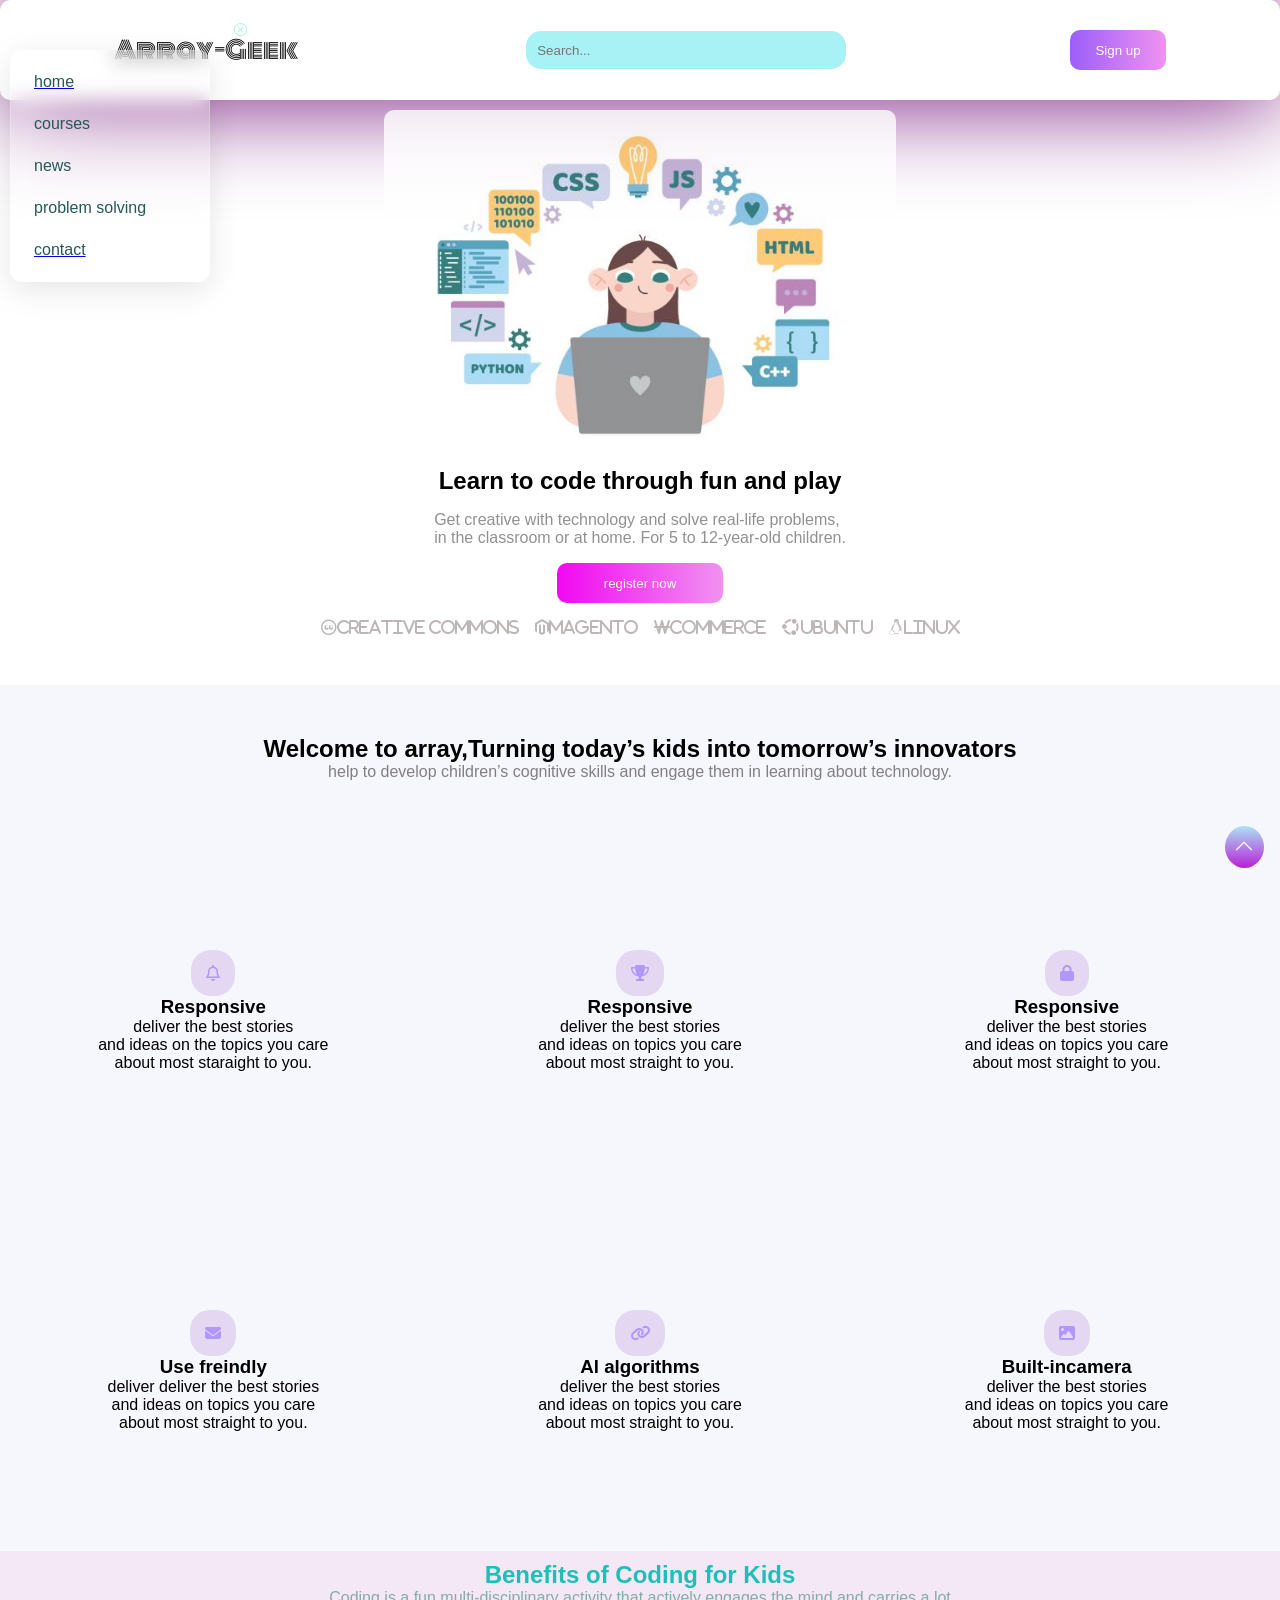
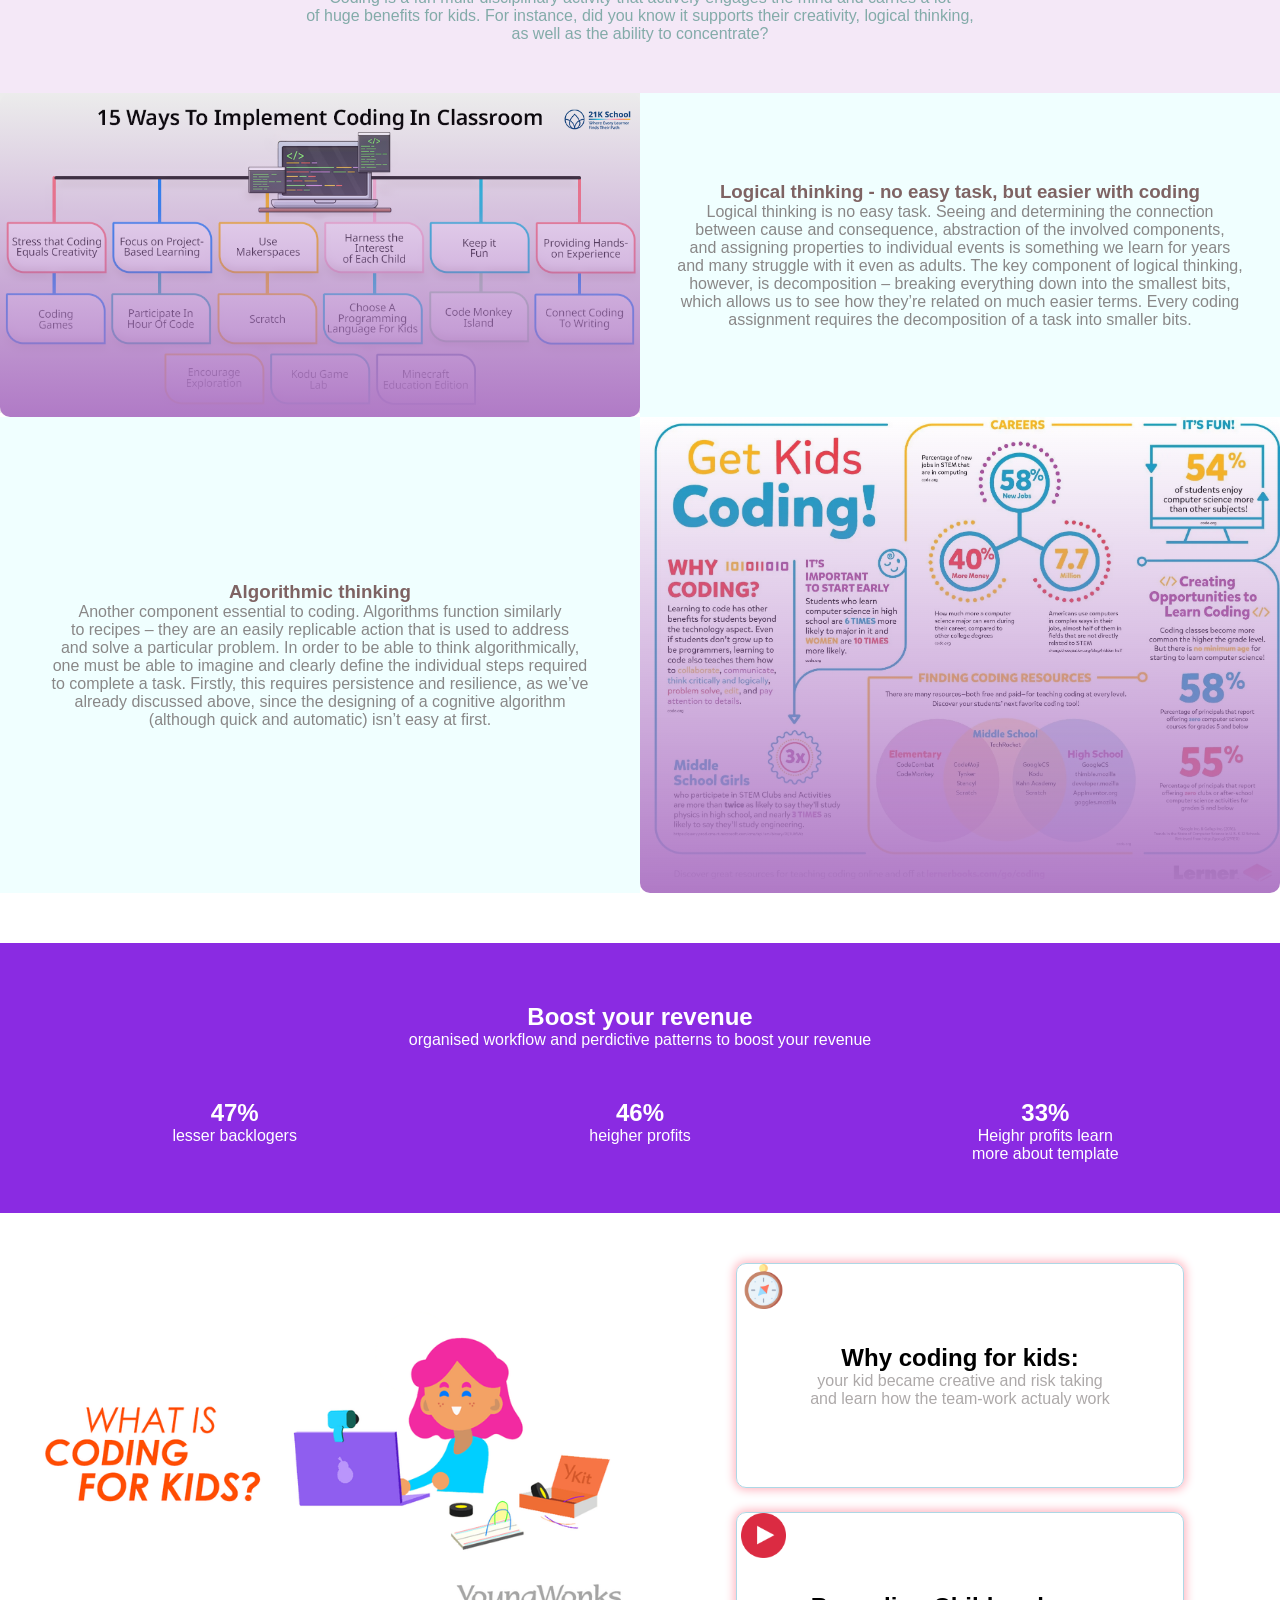
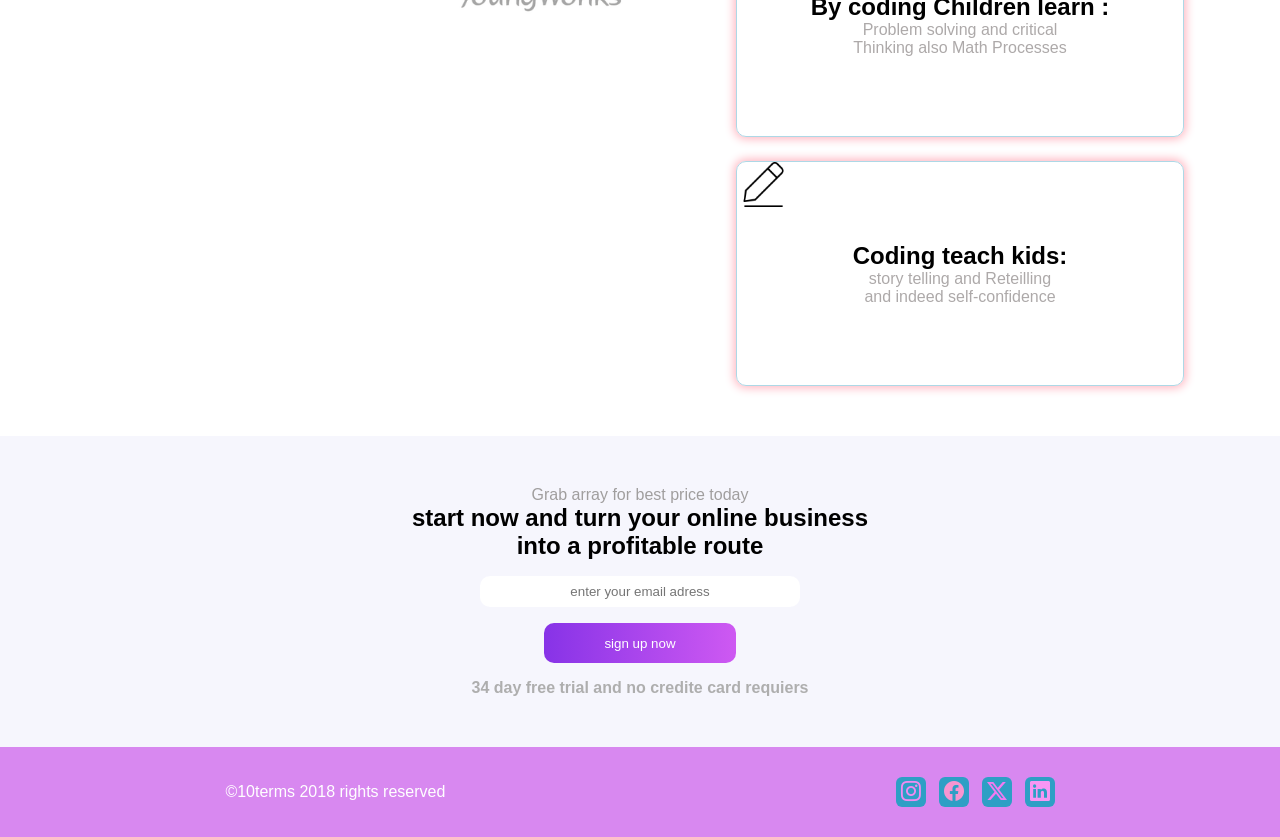
==== index.html @ 9a208556 "one last change" ====
<!doctype html>
<html lang="en">
  <head>
    <meta charset="UTF-8" />
    <meta name="viewport" content="width=device-width, initial-scale=1.0" />
    <title>coding-school of Array-Geek</title>
    <link rel="stylesheet" href="css/style.css">
     <link rel="stylesheet" href="https://cdn.jsdelivr.net/npm/bootstrap-icons@1.11.3/font/bootstrap-icons.min.css">
    <link
      rel="stylesheet"
      href="https://cdnjs.cloudflare.com/ajax/libs/font-awesome/6.2.1/css/all.min.css"
    />
<link href="https://fonts.googleapis.com/css2?family=Anton&family=Cantarell&family=Climate+Crisis:YEAR@1979&family=Cossette+Texte:wght@400;700&family=Georama:ital,wght@0,100..900;1,100..900&family=Gravitas+One&family=Monoton&family=Nunito:ital,wght@0,200..1000;1,200..1000&family=Oi&family=Raleway:ital,wght@0,100..900;1,100..900&display=swap" rel="stylesheet">
  </head>
  <body>

   <!-- the header -->
    <header>
      <div class="divhead">
       
        <!-- *this is nav-tag -->
        <nav class="firstnav">
   <button class="hide" id="open">
    <span class="burger-line"></span>
    <span class="burger-line"></span>
    <span class="burger-line"></span>
    </button>
    <button id="close"><i class="bi bi-x-circle" style="color: rgb(166, 248, 221);"></i></button>
    
    
    <div class="container">
        
        <a href="index.html"><p>home</p></a>
        <p>courses</p>
        <p>news</p>
        <p>problem solving</p>
       <a href="contact.html"><p>contact</p></a>
    </div>
           <h1 class="firsth1">Array-Geek</h1>
          <ul class="ul1">
      <input class="input-search" type="search" placeholder="Search...">
          <button class="input§ul"><a href="contact.html">Sign up</a></button>
          </ul>
        </nav>
      </div>
    </header>
   <main> 
    <!-- ?this is main -->
    
      <!-- this is the section -->
      <section class="contaFirst">
        <div class="box1icon">
          <img 
            src="images/istockphoto-1683114386-612x612.jpg"
            alt=""
          />
        </div>
        <div class="box1icon">
          <h1>Learn to code through fun and play</h1>
          <p>
           Get creative with technology and solve real-life problems, <br> in the classroom or at home. For 5 to 12-year-old children.
          </p>
          <button class="inputsecond"><a href="contact.html"><p>register now</p></a> </button>
        </div>
        <!-- this is the begin of the div of the first icons -->
        <div class="box2icon">
          <h4>
            <i class="fa-brands fa-creative-commons">creative commons</i
            ><i class="fa-brands fa-magento">magento</i><i
              class="fa-solid fa-won-sign"
              >commerce</i
            ><i class="fa-brands fa-ubuntu">ubuntu</i><i
              class="fa-brands fa-linux"
              >Linux</i
            >
          </h4>
        </div>
      </section>
        <!-- !this is an other div -->
       


        <!-- this the container that have conta1 AND 2 -->
        <section class="bigicon">
 <div class="conta">
          <h1>Welcome to array,Turning today’s kids into  tomorrow’s innovators</h1>
          <p>
            help to develop children’s cognitive skills and engage them in learning about technology.
          </p>
        </div>

   <div class="conta1-flex">
<div class="conta1">
        
       <!-- the first div where the work start -->
        <div class="box1">
          <i class="fa-regular fa-bell class5" style="color: rgb(177, 151, 252)"></i>
          <h3>Responsive</h3>
          <p class="pbox">deliver the best stories <br>and ideas 
          on the topics you care <br> about most staraight to you.</p>
        </div>
        <div class="box1">
          <i class="fa-solid fa-trophy class5" style="color: rgb(177, 151, 252)"></i>
          <h3>Responsive</h3>
          <p class="pbox">
            deliver the best stories  <br>and ideas on topics you care <br>about most
            straight to you.
          </p>
        </div>
        <div class="box1">
          <i class="fa-solid fa-lock class5" style="color: rgb(177, 151, 252)"></i>
          <h3>Responsive</h3>
          <p class="pbox">
            deliver the best stories <br>and ideas on topics you care <br> about most
            straight to you.
          </p>
        </div>
        <!-- and this is the container of that conta1 -->
      </div>

      <!-- todo and this is the second container -->
       <div class="conta2">
 <div class="box1" >
            <i
              class="fa-solid fa-envelope class5"
              style="color: rgb(177, 151, 252)"
            ></i>
            <h3>Use freindly</h3>
            <p class="pbox">
              deliver deliver the best stories <br>and ideas on topics you care <br>
              about most straight to you.
            </p>
          </div>
          <div class="box1" >
            <i class="fa-solid fa-link class5" style="color: rgb(177, 151, 252)"></i>
            <h3>Al algorithms</h3>
            <p class="pbox">
              deliver the best stories <br>and ideas on topics you care <br>about most
              straight to you.
            </p>
          </div>
          <div class="box1" >
            <i class="fa-solid fa-image class5" style="color: rgb(177, 151, 252)"></i>
            <h3>Built-incamera</h3>
            <p class="pbox">
              deliver the best stories <br> and ideas on topics you care <br> about most
              straight to you.
            </p>
          </div>
        </div>

        <!-- the end of the conta2 -->
       </div>
   </div>       <!-- todo this the container of those divs -->

          <!-- this the end of bigicon -->
        </section>
        
          

      
      <section class="contaSecond-analys">
        <div class="div-built">
          <h1>Benefits of Coding for Kids</h1>
          <p>
            Coding is a fun multi-disciplinary activity that actively engages the mind and carries a lot <br> of huge benefits for kids. For instance, did you know it supports their creativity, logical thinking, <br> as well as the ability to concentrate?
          </p>
        </div>
        <!--* the upper part -->
        <!-- the div that contains image and the text-->
        <div class="boxone">
     <div class="img-textup">
          <!--todo: ths is an image -->
          <div class="gradient"></div>
          <img class="img-inside-txtup" src="images/15-Ways-To-Implement-Coding-In-Classroom.png" alt="" />
        </div>
 <div class="textup">
          <h3>Logical thinking - no easy task, but easier with coding</h3>
          <p>
            Logical thinking is no easy task. Seeing and determining the connection <br> between cause and consequence, abstraction of the involved components, <br> and assigning properties to individual events is something we learn for years <br> and many struggle with it even as adults. The key component of logical thinking, <br> however, is decomposition –  breaking everything down into the smallest bits, <br> which allows us to see how they’re related on much easier terms. Every coding <br> assignment requires the decomposition of a task into smaller bits. 
          </p>
        </div>
      <!-- the end of the boxone of the image and text -->
        </div>
        
       
         <!--* the second part -->
        <!-- the div that contains text first in the left and the image-->
        <div class="boxone2">
        <div class="textup">
          <h3>Algorithmic thinking </h3>
          <p>
            Another component essential to coding. Algorithms function similarly <br> to recipes –  they are an easily replicable action that is used to address <br> and solve a particular problem. In order to be able to think algorithmically, <br> one must be able to imagine and clearly define the individual steps required <br> to complete a task. Firstly, this requires persistence and resilience, as we’ve <br> already discussed above, since the designing of a cognitive algorithm <br> (although quick and automatic) isn’t easy at first.
          </p>
        </div>
        <div class="img-textup">
          <div class="gradient"></div>
          <img class="img-inside-txtup" src="images/coding.webp" alt="" />
        <!-- the end of the boxone of the image and text -->
        </div>
      </section>




      <section class="conta3">

        <div class="div1">
          <h1>Boost your revenue</h1>
          <p>
            organised workflow and perdictive patterns to boost your revenue
          </p>
        </div>
          
        


        <!-- the div that contains the percentage -->
         <div class="percentdiv">
          <div class="percent1">
          <h1>47%</h1>
          <p class="conta3p">lesser backlogers</p>
        </div>
        <div class="percent1">
          <h1>46%</h1>
          <p class="conta3p">heigher profits</p>
        </div>
        <div class="percent1">
          <h1>33%</h1>
          <p class="conta3p">Heighr profits learn <br>more about template</p>
          
        </div>
        <!-- the end of the div percentdiv -->
         </div>
        
      </section>

      <!-- the fourth section conta4 -->
      <section class="conta4">
        <!-- the div of the image -->
        <div class="div-image-conta4">
          <img class="imagelast" src="images/what-is-codin-violet-rose.png" alt="" />
        </div>
        <!-- the div that contains the divs of textandicons -->
        <div class="box4c">
          <div class="textandicons">
          <img src="images/compass.png" alt="" />
          <div class="text-beside-theicon">
            <h2>Why coding for kids:</h2>
          <p> your kid became creative and risk taking </p>
          <p> and learn how the team-work actualy work</p>
        </div>
          <!-- the end of the div textandicons -->
        </div>

        <div class="textandicons">
          <img src="images/play-button.png" alt="" />
           <div class="text-beside-theicon">
            <h2>By coding Children learn :</h2>
          <p> Problem solving and critical </p>
          <p>Thinking also Math Processes</p>
           </div>
          <!-- the end of the divtextandicons -->
        </div>

        <div class="textandicons" >
          <img src="images/pen.png" alt="" />
           <div class="text-beside-theicon">
            <h2>Coding teach kids:</h2>
          <p> story telling and Reteilling </p>
          <p> and indeed self-confidence</p>
           </div>
          
        <!-- the end of that div textandicons -->
        </div>
        <!--? the end of that div that contains the text and the icons -->
        </div>
        

      </section>


<!-- the last section -->
      <section class="conta5">
        <div class="textonly">
          <p>Grab array for best price today</p>
          <h1>start now and turn your online business</h1>
          <h2>into a profitable route</h2>
        </div>
        <div class="inputandtext">
          <input class="btn1"
            type="email"
            virtualkeyboardpolicy="true"
            placeholder="enter your email adress"
          />
          <button class="btn2"><a href="contact.html"><p>sign up now</p></a></button>
          <h4>34 day free trial and no credite card requiers</h4>
        </div>
        <!-- the end of the last section -->
      </section>

    </main>
          <!-- ?ths si the footer -->
    <footer>
      
      <nav class="firstnav2">
     <p class="plast">&copy;10terms 2018 rights reserved</p>
          <div class="nf">
            <div class="iconfollowf2"><a href="https://www.instagram.com/no.failure_chiddi_8/"><i class="bi bi-instagram"></i></a></div>
            <div class="iconfollowf1"><a href="https://www.facebook.com/profile.php?id=61566524240546&locale=fr_FR"><i class="bi bi-facebook"></i></a></div>
                <div class="iconfollowf"><i class="bi bi-twitter-x"></i></div>
                <div class="iconfollowf3"><i class="bi bi-linkedin"></i></div>
            </div>
      </nav>
      <div class="btn-fxd-last"><a href="#"><i class="bi bi-chevron-up"></i></a></div>
    </footer>
    <script src="/js/script.js"></script>
  </body>
</html>
---- css/style.css ----
*{
    margin: 0;
    padding: 0;
}
.yup{
    display: flex;
    flex-direction: column;
}

body{
    width: 100%;
    font-family: 'Gill Sans', 'Gill Sans MT', Calibri, 'Trebuchet MS', sans-serif;
}
main{
    width: 100%;
}
header{
    width: 100%;
    border-radius: 10px;
    box-shadow: 0px 0px 100px 0px rgb(111, 9, 117);
}
.input-search{
    background-color: #a8f1f5;
    color: #255856;
    padding: 0.7rem;
    border: none;
    border-radius: 15px;
    width: 50%;
    
}
.input-search:focus{
    color: rgb(225, 5, 225);
    outline: none;
    border: 1px solid violet ;
    box-shadow: 0px 0px 10px 0px gray;
}
footer{
    display: flex;
    flex-direction: row;
    color: #255856;
    width: 100%;
    background-color: #d888f0;
}

.firstnav{
    width: 100%;
    border-radius: 10px;
display: flex;
justify-content: center;
justify-content: space-around;
align-items: center;
padding: 30px 0px 30px 0px;

}
.firstnav2{
    width: 100%;
    border-radius: 10px;
display: flex;
justify-content: center;
justify-content: space-around;
align-items: center;
padding: 30px 0px 30px 0px;

}
.ul1{
    list-style: none;
    display: flex;
    flex-direction: row;
    justify-content: space-between;
    background-color: white;
    align-items: center;
    width: 50%;
}
.firsth1{
    font-family: "Monoton", sans-serif;
    font-weight: 400;
  font-style: normal;
    align-items: center;
    font-weight: 100;
}
.ul1 a{
    text-decoration: none;
    color: black;
}
.input§ul{
    width: 15%;
    color: white;
    transition: transform 0.3s ease, box-shadow 0.3s ease;
    background:linear-gradient(to right ,rgb(156, 94, 250),rgb(240, 146, 240));
    border: none;
    border-radius: 10px;
    padding: 0.5rem;
    transition: transform 0.3s ease, box§shadow 0.3s ease;
}
.input§ul:hover{
    cursor: pointer;
      background-color: rgb(255, 255, 255);
    color: rgb(46, 237, 244);
      transform: translateY(-5px);
       box-shadow: 0 5px 10px rgba(12, 11, 11, 0.2);
    }
    .input§ul:hover p{
        transform: translateY(-7px);
}

.input§ul:hover a{
    color: rgb(108, 195, 249);
}
.input§ul a{
    color: white;
}
/* second spot */
/* the first container in the main */
.contaFirst{
    display: flex;
    flex-direction: column;
    gap: 1rem;
    padding: 10px 0px 50px 0px;
    width: 100%;
}
.inputsecond{
    background:linear-gradient(to right ,rgb(241, 8, 241),rgb(240, 146, 240));
    border: none;
    border-radius: 10px;
    padding: 10px;
    width: 13%;
    transition: transform 0.3s ease , box-shadow 0.3s ease;
}
.inputsecond a p{
    color: white;
}
.inputsecond:hover{
    cursor: pointer;
      background-color: rgb(255, 255, 255);
      color: rgb(46, 237, 244);
      transform: translateY(-5px);
       box-shadow: 0 5px 10px rgba(12, 11, 11, 0.2);
}
button a{
    text-decoration: none;
}
.inputsecond:hover p{
    color: aqua;
     transform: translateY(-7px);
}
.box1icon{
    gap: 1rem;
    width: 100%;
    display: flex;
    flex-direction: column;
    align-items: center;
    justify-content: center;
}
.box1icon p{
    color: rgb(146, 145, 145);
}
.box1icon img{
    width: 40%;
    opacity: 0.8;
    border-radius: 10px;
}

.box2icon{
    font-weight: 100;
    color: rgb(188, 182, 182);
    display: flex;
    justify-content: center;
}
.box2icon h4{
    display: flex;
    gap: 1rem;
}

/* the big-icon section */
.bigicon{
    background-color: rgb(246, 246, 253);
    
}
.conta{
    padding: 50px 0px 50px 0px;
    width: 100%;
    display: flex;
    flex-direction: column;
  justify-content: center;
  align-items: center;
}
.conta p{
    color: gray;
}

.conta1{
    width: 100%;
    flex-direction: row;
    display: flex;
}
.conta2{
    width: 100%;
    display: flex;
    flex-direction: row;
    background-color: rgb(246, 246, 253);
}
.box1{
    width: 40%;
    border-radius: 10px;
    background-color: rgb(246, 246, 253);
    height: 40vh;
    display: flex;
    flex-direction: column;
    align-items: center;
    justify-content: center;
    
}
.pbox{
    
    display: flex;
    flex-direction: row;
    align-items: center;
    justify-content: center;
    text-align: center;
}
.class5{
    background-color: rgb(228, 215, 241);
    border-radius: 20px;
    padding: 15px;
}

/* the upper part of the image and text */
.contaSecond-analys{
    padding: 0px 0px 50px 0px;
    width: 100%;
    display: flex;
    flex-direction: column;
    align-items: center;
}
.div-built{
    background-color: #f4e8f7;
    color: #1cc0b7;
    padding: 10px 0px 50px 0px;
    width: 100%;
    text-align: center;
}
.div-built p{
    color: #83aba9;
}

.boxone2{
   width: 100%;
   display: flex;
    flex-direction: row;
}
.boxone{
    width: 100%;
    display: flex;
    flex-direction: row;
}
.img-textup{
    cursor: pointer;
    position: relative;
    overflow: hidden;
    width: 50%;
  
}
.img-inside-txtup{
    z-index: 2000;
    width: 100%;
     transition: transform 0.5s ease-in-out; 
    }
    .img-textup:hover img{
        transform: scale(1.15); 
    }
.gradient{
    border-radius: 10px;
    height: 100%;
    width: 100%;
    position: absolute;
    top: 0%;
    left: 0%;
    opacity: 1;
background:linear-gradient(to bottom, transparent ,rgb(176, 122, 198)) ;
 transition: transform 0.5s ease-in-out;
 z-index: 1000;
 
}
.textup{
    text-align: center;
    width: 50%;
   background-color: azure;
    display: flex;
    justify-content: center;
    flex-direction: column;
    align-items: center;
    font-family: 'Gill Sans', 'Gill Sans MT', Calibri, 'Trebuchet MS', sans-serif;
     
}
.textup p{
    color: rgb(137, 135, 135);
    font-family: 'Gill Sans', 'Gill Sans MT', Calibri, 'Trebuchet MS', sans-serif;
}
.textup h3{
    color: rgb(126, 99, 99);
 font-family: 'Gill Sans', 'Gill Sans MT', Calibri, 'Trebuchet MS', sans-serif;
}

/* the third container section */
.conta3{
    
    padding: 10px 0px 50px 0px;
    width: 100%;
    display: flex;
    flex-direction: column;
    justify-content: center;
    align-items: center;
    background-color: blueviolet;
    color: white;
}

.div1{
    padding: 50px 0px 50px 0px;
    width: 90%;
    display: flex;
justify-content: center;
align-items: center;
flex-direction: column;
}

.percentdiv{
    width: 90%;
    gap: 5vw;
    display: flex;
    flex-direction: row;
    justify-content: center;
    
}
.percent1{
    width: 30%;
    display: flex;
    flex-direction: column;
    align-items: center;
}

.percent1 .conta3p{
  display: flex;
  flex-direction: row;
  justify-content: center;
  text-align: center;
}

/* fourth container */
.conta4{
    padding: 50px 0px 50px 0px;
    display: flex;
    flex-direction: row;
    justify-content: center;
    width: 100%;
}
.box4c{
    text-align: center;
    display: flex;
    flex-direction: column;
    align-items: center;
    width: 50%;
    gap: 1.5rem;
}
.imagelast{
    width: 100%;
}

.textandicons{
    position: relative;
    height: 25vh;
    display: flex;
    flex-direction: row;
    justify-content: center;
    font-family: 'Gill Sans', 'Gill Sans MT', Calibri, 'Trebuchet MS', sans-serif;
    width: 40%;  
     align-items: center;
        width: 70%;
        border: 1px solid lightblue ;
        border-radius: 10px;
        box-shadow: 0px 0px 10px 2px lightpink;
            transition: transform 0.3s ease, box-shadow 0.3s ease;
}
.textandicons:hover{
    cursor: pointer;
  background-color: rgb(232, 247, 251);
  color: rgb(6, 188, 248);
  transform: translateY(-5px);
  box-shadow: 0 4px 10px rgba(0, 0, 0, 0.2);
}
.textandicons img{
    width: 10%;
}
.text-beside-theicon{
width: 70%;
}
.textandicons img{position: absolute;
    top: 0%;
    bottom: 0%;
    left: 1%;


}
.textandicons p{color: rgb(173, 169, 169);
}
.div-image-conta4{
    width: 50%;
 
}

/* the last container */
.conta5{
    padding: 50px 0px 50px 0px;
    gap: 1rem;
    display: flex;
    flex-direction: column;
    align-items: center;
    justify-content: center;
    background-color: rgb(246, 246, 253);
}
.textonly{
    display: flex;
    justify-content: center;
    align-items: center;
    flex-direction: column;
    font-family: 'Gill Sans', 'Gill Sans MT', Calibri, 'Trebuchet MS', sans-serif;
}
.inputandtext{
    width: 50%;
    gap: 1rem;
}
.textonly p{
    font-weight: 100;
    color: rgb(160, 158, 158);
}
.inputandtext .btn1{
    display: flex;
    text-align: center;
 
}
.btn1{
    border: none;
    width: 50%;
    border-radius: 10px;
    padding: 0.5rem;
    border: radius 10px; ;
}
.btn2{
    border-radius: 10px;
    padding: 10px;
    transition: transform 0.3s ease, box-shadow 0.3s ease;
}
.btn2 a p{
    color: white;
}
.btn2:hover{
    cursor: pointer;
  background-color: white;
  color: rgb(6, 188, 248);
  transform: translateY(-5px);
  box-shadow: 0 4px 10px rgba(0, 0, 0, 0.2);
}
.btn2:hover a p{
    color: rgb(107, 226, 247);
}
.btn2:hover p{
    transform: translateY(-7px);
}
.inputandtext .btn2{
    display: flex;
    text-align: center;
    width: 30%;
    color: white;
    border: none;
    background: linear-gradient( to right,rgb(135, 51, 231),rgb(206, 89, 242));
    
}
.inputandtext{
    display: flex;
    flex-direction: column;
    align-items: center;
    font-family: 'Gill Sans', 'Gill Sans MT', Calibri, 'Trebuchet MS', sans-serif;
}
.inputandtext h4{
    color: rgb(174, 174, 174);
}
.plast{
   
    
}
.lasth1{
    font-weight: 300;
}

/* the navbar */
* {
    margin: 0;
    padding: 0;
    box-sizing: border-box; 
}

.container {
    width: 200px; 
    position: absolute; 
    top: 50px;
    left: 10px;
    
    background-color: rgba(255, 255, 255, 0.15); 
    backdrop-filter: blur(10px); 
    -webkit-backdrop-filter: blur(10px);
    
    border: 1px solid rgba(255, 255, 255, 0.2);
    border-radius: 12px;
    padding: 10px 0;
    box-shadow: 0 8px 32px rgba(0, 0, 0, 0.1);
    
   
    opacity: 1;
    visibility: visible;
    transform: translateY(0);
    transition: all 0.4s ease;
}


.container.hide {
    opacity: 0;
    visibility: hidden;
    transform: translateY(-10px);
}


.container p {
    padding: 12px 20px;
    color: #255856; 
    font-family: sans-serif;
    font-weight: 500;
    transition: all 0.3s ease;
    border-left: 3px solid transparent; 
}

.container p:hover {
    background-color: rgba(162, 75, 243, 0.2); 
    color: rgb(162, 75, 243);
    border-left: 3px solid rgb(162, 75, 243);
    padding-left: 25px;
    cursor: pointer;
}

button {
    border: none;
    width: 40px;
    height: 40px;
    cursor: pointer;
    z-index: 100;
    background-color: transparent;
    display: flex;
    flex-direction: column;
    justify-content: center;
    gap: 5px;
    align-items: center;
}


button.hide {
    display: none;
}

#close {
    position: absolute;
    left: 220px; 
    top: 10px;
}

.burger-line {
  display: block;
  width: 25px;
  height: 3px;
  background-color: rgb(94, 225, 227);
  border-radius: 2px;
}


footer {
    display: flex;
    flex-direction: row;
    justify-content: space-around;
    /* gap: 35vw; */
    color: white;
    font-family: 'Gill Sans', 'Gill Sans MT', Calibri, 'Trebuchet MS', sans-serif;
}

.nf {
    display: flex;
    flex-direction: row;
    gap: 1vw;
    align-items: center;
}

/* ?first one*/
.iconfollowf {
    display: flex;
    align-items: center;
    border-radius: 20%;
    padding: 1.4vh;
    background-color: rgb(46, 159, 197);
    border: none;
}
.iconfollowf:hover{
    background-color: violet;
    box-shadow: 0px 0px 20px 0px lightcyan;
}
.iconfollowf:hover i{
  color: #3ab0d4;
}
.iconfollowf i {
    color: rgb(91, 127, 5);
}

.linegreen1 {
    position: relative;
    top: 2px;
    height: 0.5vh;
    background-color: rgb(110, 155, 7);
}

/* ?second one */
.iconfollowf1 {
    display: flex;
    align-items: center;
    border-radius: 20%;
    padding: 1.4vh;
    background-color: rgb(46, 159, 197);
    border: none;
}

.iconfollowf1 i {
    color: rgb(101, 7, 155);
}
.iconfollowf1:hover{
    background-color: violet;
    box-shadow: 0px 0px 20px 0px lightcyan;
}
.iconfollowf1:hover i{
  color: #3ab0d4;
}

.linegreen1 {
    position: relative;
    bottom: 1vh;
    height: 0.5vh;
    background-color: rgb(110, 155, 7);
    width: 2vw;
}

/* ?third one */
.iconfollowf2 {
    display: flex;
    align-items: center;
    border-radius: 20%;
    padding: 1.4vh;
    background-color: rgb(46, 159, 197);
    border: none;
}

.iconfollowf2 i {
    color: rgb(125, 12, 195);
}
.iconfollowf2:hover{
    background-color: violet;
    box-shadow: 0px 0px 20px 0px lightcyan;
}
.iconfollowf2:hover i{
  color: #3ab0d4;
}
/* ?fourth one */
.iconfollowf3 {
    display: flex;
    align-items: center;
    border-radius: 20%;
    padding: 1.4vh;
    background-color: rgb(46, 159, 197);
    border: none;
}

.iconfollowf i {
    color: rgb(110, 155, 7);
}
.iconfollowf3:hover{
    background-color: violet;
    box-shadow: 0px 0px 20px 0px lightcyan;
}
.iconfollowf3:hover i{
  color: #3ab0d4;
}

.linegreen1 {
    position: relative;
    bottom: 1vh;
    height: 0.5vh;
    background-color: rgb(110, 155, 7);
    width: 2vw;
}


.iconfollowf {
    position: relative;
    display: inline-flex;
    justify-content: center;
    align-items: center;
    width: 30px;
    
    height: 30px;
    cursor: pointer;
}

.iconfollowf i {
    font-size: 20px;
    color: #f37af1;

    transition: all 0.3s ease;
}


.iconfollowf::after {
    content: "Twitter-X";
  
    position: absolute;
    bottom: 130%;
    
    left: 50%;
    transform: translateX(-50%);
    background-color: #84e7f9;
    color: #fff;
    padding: 8px 12px;
    border-radius: 8px;
    font-size: 14px;
    white-space: nowrap;
    opacity: 0;
    
    visibility: hidden;
    transition: opacity 0.3s ease;
}


.iconfollowf::before {
    content: "";
    position: absolute;
    bottom: 86%;
    left: 50%;
    transform: translateX(-50%);
    border: 8px solid transparent;
    border-top-color: #7df4ee;
    
    opacity: 0;
    visibility: hidden;
    transition: opacity 0.3s ease;
}


.iconfollowf:hover::after,
.iconfollowf:hover::before {
    opacity: 1;
    visibility: visible;
}

/* ?the second one */
.iconfollowf1 {
    position: relative;
    display: inline-flex;
    justify-content: center;
    align-items: center;
    width: 30px;
    
    height: 30px;
    cursor: pointer;
}

.iconfollowf1 i {
    font-size: 20px;
    color: #f088f1;
    
    transition: all 0.3s ease;
}




.iconfollowf3::after {
    content: "Linkedn";
  
    position: absolute;
    bottom: 134%;
  
    left: 50%;
    transform: translateX(-50%);
    background-color: #8ae5f7;
    color: #fff;
    padding: 8px 12px;
    border-radius: 8px;
    font-size: 14px;
    white-space: nowrap;
    opacity: 0;
    
    visibility: hidden;
    transition: opacity 0.3s ease;
}


.iconfollowf3::before {
    content: "";
    position: absolute;
    bottom: 86%;
    left: 50%;
    transform: translateX(-50%);
    border: 8px solid transparent;
    border-top-color: #88e5fe;
    
    opacity: 0;
    visibility: hidden;
    transition: opacity 0.3s ease;
}


.iconfollowf3:hover::after,
.iconfollowf3:hover::before {
    opacity: 1;
    visibility: visible;
}



/* ? second one facbook */
.iconfollowf1 {
    position: relative;
    display: inline-flex;
    justify-content: center;
    align-items: center;
    width: 30px;
    
    height: 30px;
    cursor: pointer;
}

.iconfollowf1 i {
    font-size: 20px;
    color: #f795d1;

    transition: all 0.3s ease;
}


.iconfollowf1::after {
    content: "Facebook";
    
    position: absolute;
    bottom: 130%;

    left: 50%;
    transform: translateX(-50%);
    background-color: #66edf7;
    color: #fff;
    padding: 8px 12px;
    border-radius: 8px;
    font-size: 14px;
    white-space: nowrap;
    opacity: 0;

    visibility: hidden;
    transition: opacity 0.3s ease;
}

.iconfollowf1::before {
    content: "";
    position: absolute;
    bottom: 83%;
    left: 50%;
    transform: translateX(-50%);
    border: 8px solid transparent;
    border-top-color: #73daf9;

    opacity: 0;
    visibility: hidden;
    transition: opacity 0.3s ease;
}

.iconfollowf1:hover::after,
.iconfollowf1:hover::before {
    opacity: 1;
    visibility: visible;
}


/* ?the third one insta */
.iconfollowf2 {
    position: relative;
    display: inline-flex;
    justify-content: center;
    align-items: center;
    width: 30px;
    
    height: 30px;
    cursor: pointer;
}

.iconfollowf2 i {
    font-size: 20px;
    color: #f08bf0;

    transition: all 0.3s ease;
}




.iconfollowf2::after {
    content: "Instagram";
    
    position: absolute;
    bottom: 130%;
    
    left: 50%;
    transform: translateX(-50%);
    background-color: #85e0fe;
    color: #fff;
    padding: 8px 12px;
    border-radius: 8px;
    font-size: 14px;
    white-space: nowrap;
    opacity: 0;

    visibility: hidden;
    transition: opacity 0.3s ease;
}


.iconfollowf2::before {
    content: "";
    position: absolute;
    bottom: 83%;
    left: 50%;
    transform: translateX(-50%);
    border: 8px solid transparent;
    border-top-color: #78ecf4;

    opacity: 0;
    visibility: hidden;
    transition: opacity 0.3s ease;
}

.iconfollowf2:hover::after,
.iconfollowf2:hover::before {
    opacity: 1;
    visibility: visible;
}



/* ? the fourth one linkden */
.iconfollowf3 {
    position: relative;
    display: inline-flex;
    justify-content: center;
    align-items: center;
    width: 30px;

    height: 30px;
    cursor: pointer;

}

.iconfollowf3 i {
    font-size: 20px;
    color: #f796f4;
    
    transition: all 0.3s ease;
}

.iconfollowf3::after {
    content: "Linkedn";
    
    position: absolute;
    bottom: 130%;
    
    left: 50%;
    transform: translateX(-50%);
    background-color: #86ebfc;
    color: #fff;
    padding: 8px 12px;
    border-radius: 8px;
    font-size: 14px;
    white-space: nowrap;
    opacity: 0;
    
    visibility: hidden;
    transition: opacity 0.3s ease;
}


.iconfollowf3::before {
    content: "";
    position: absolute;
    bottom: 83%;
    left: 50%;
    transform: translateX(-50%);
    border: 8px solid transparent;
    border-top-color: #87e4fe;
  
    opacity: 0;
    visibility: hidden;
    transition: opacity 0.3s ease;
}


.iconfollowf3:hover::after,
.iconfollowf3:hover::before {
    opacity: 1;
    visibility: visible;
}

.btn-fxd-last{
    background: linear-gradient(to bottom,rgb(172, 226, 244),rgb(184, 32, 215));
    background-color: rgb(135, 250, 250);
    color: white;
    padding: 0.6rem;
    font-size: 20px;
    border-radius: 50%;
    position: fixed;
    bottom: 0;
    right: 0;
    margin-bottom: 2rem;
    margin-right: 1rem;
    transition: transform 0.3s ease, box-shadow 0.3s ease;
}
.btn-fxd-last:hover{
     transform: translateY(-7px);
    }
.btn-fxd-last a{
    text-decoration: none;
    color: white;
}
html{
    scroll-behavior: smooth;
}
@media (min-width: 320px) and (max-width: 426px){
    body{
        width: 100%;
    }
    main{
        width: 100%;
    }
    header{
        width: 100%;
    }

    header div{
         width: 100%;
    }
    .firstnav{
        gap: 1rem;
        width: 100%;
        flex-direction: column;
    }
    #open{
        position: relative;
        right: 30%;
    }
    .firstnav2{
        gap: 1rem;
        width: 100%;
        flex-direction: column;
    }
    .input§ul{
        width: 30%;
    }
    .ul1{
        width: 90%;
    }
    .input-search{
        width: 60%;
    }
    .box2icon h4{
        text-align: center;
        display: flex;
        flex-direction: column;
    }
    .box1icon{
        display: flex;
        text-align: center;
        width: 100%;
    }
    .box1icon img{
        width: 60%;
    }
    .inputsecond{
        width: 30%;
    }
    .bigicon{
        
    }
    .conta{
        text-align: center;
    }
    .conta1{
        gap: 1rem;
        align-items: center;
        flex-direction: column;
    }
    .conta2{
        padding-bottom: 14%;
        padding-top: 14%;
        gap: 1rem;
        align-items: center;
        flex-direction: column;
    }
    .boxone{width: 100%;
        flex-direction: column;
        align-items: center;
    }
    .boxone2{width: 100%;
        flex-direction: column;
        align-items: center;
    }
    .img-textup{
        width: 100%;
    }
    .textup{
        width: 100%;
    }
    .div1{
        text-align: center;
    }
    .conta4{
        flex-direction: column;
        align-items: center;
       
    }
    .box4c{
        width: 90%;
           gap: 5rem;
    }
    .textandicons{
        align-items: center;
        width: 90%;
        border: 1px solid lightblue ;
        border-radius: 10px;
    }
    .conta5{}

    .textonly{
        text-align: center;
        gap: 1rem;
    }
    .inputandtext{
        width: 90%;
        text-align: center;
    }
    .btn1{
        width: 100%;
    }
    .btn2{
        width: 100%;
    }
    .btn2 a{
        width: 100%;
    }
    .btn2 a p{
        width: 100%;
    }
 
}
@media (min-width: 426px) and (max-width: 769px){
    body{
        width: 100%;
    }
    main{
        width: 100%;
    }
    header{
        width: 100%;
    }

    header div{
         width: 100%;
    }
      #open{
        position: relative;
        right:40%;
    }
    .firstnav{
        gap: 1rem;
        width: 100%;
        flex-direction: column;
    }
    .input§ul{
        width: 30%;
    }
    .ul1{
        width: 90%;
    }
    .input-search{
        width: 60%;
    }
    .box2icon h4{
        text-align: center;
        display: flex;
        flex-direction: column;
    }
    .box1icon{
        display: flex;
        text-align: center;
        width: 100%;
    }
     .box1icon img{
        width: 60%;
    }
    .inputsecond{
        width: 30%;
    }
    .bigicon{
        
    }
    .conta{
        text-align: center;
    }
    .conta1{
        gap: 1rem;
        align-items: center;
        flex-direction: column;
    }
    .conta1-flex{
        display: flex;
    }
    .conta2{
        /* padding-bottom: 14%;
        padding-top: 14%; */
        gap: 1rem;
        align-items: center;
        flex-direction: column;
    }
    .boxone{width: 100%;
        flex-direction: column;
        align-items: center;
    }
    .boxone2{width: 100%;
        flex-direction: column;
        align-items: center;
    }
    .img-textup{
        width: 100%;
    }
    .textup{
        width: 100%;
    }
    .div1{
        text-align: center;
    }
    .conta4{
        flex-direction: column;
        align-items: center;
       
    }
    .box4c{
        width: 90%;
           gap: 5rem;
    }
    .textandicons{
        align-items: center;
        width: 90%;
        border: 1px solid lightblue ;
        border-radius: 10px;
    }
    .conta5{}

    .textonly{
        text-align: center;
        gap: 1rem;
    }
    .inputandtext{
        width: 90%;
        text-align: center;
    }
    .btn1{
        width: 100%;
    }
    .btn2{
        width: 100%;
    }
    .btn2 a{
        width: 100%;
    }
    .btn2 a p{
        width: 100%;
    }
    

}
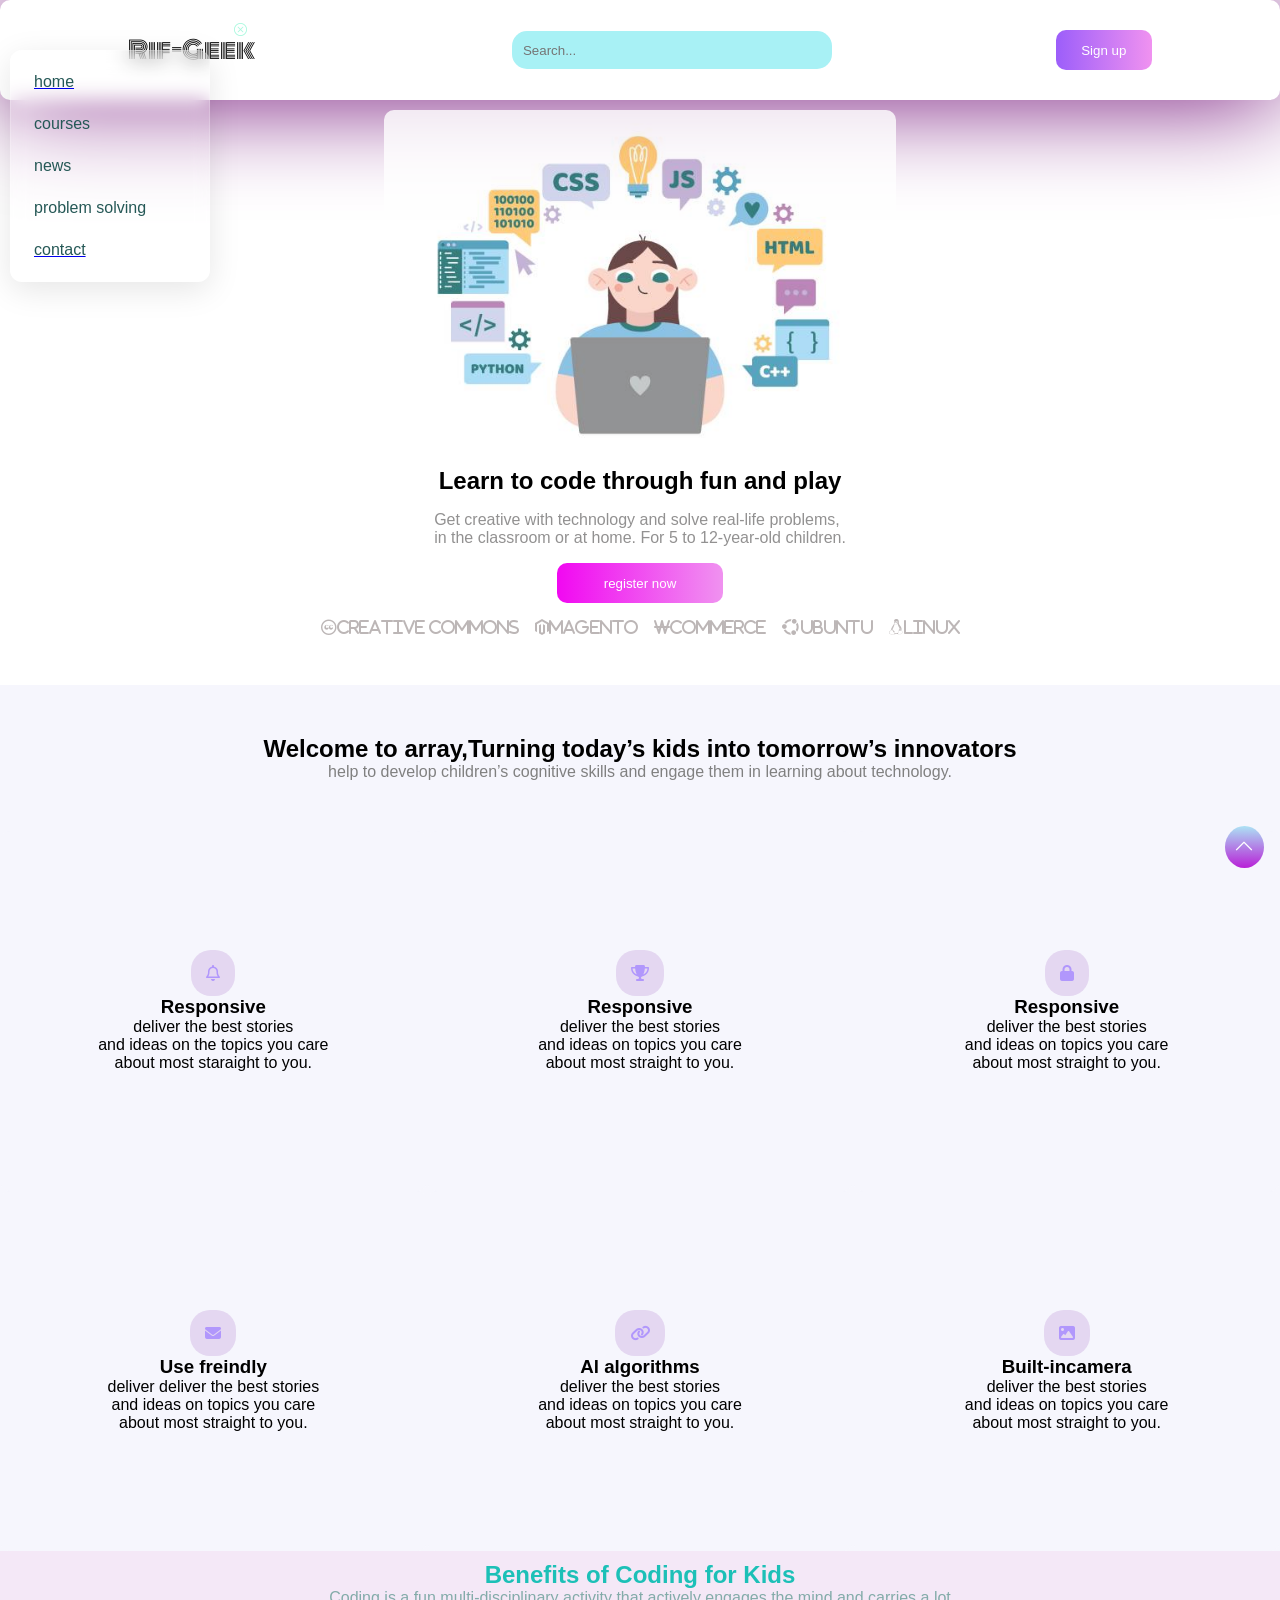
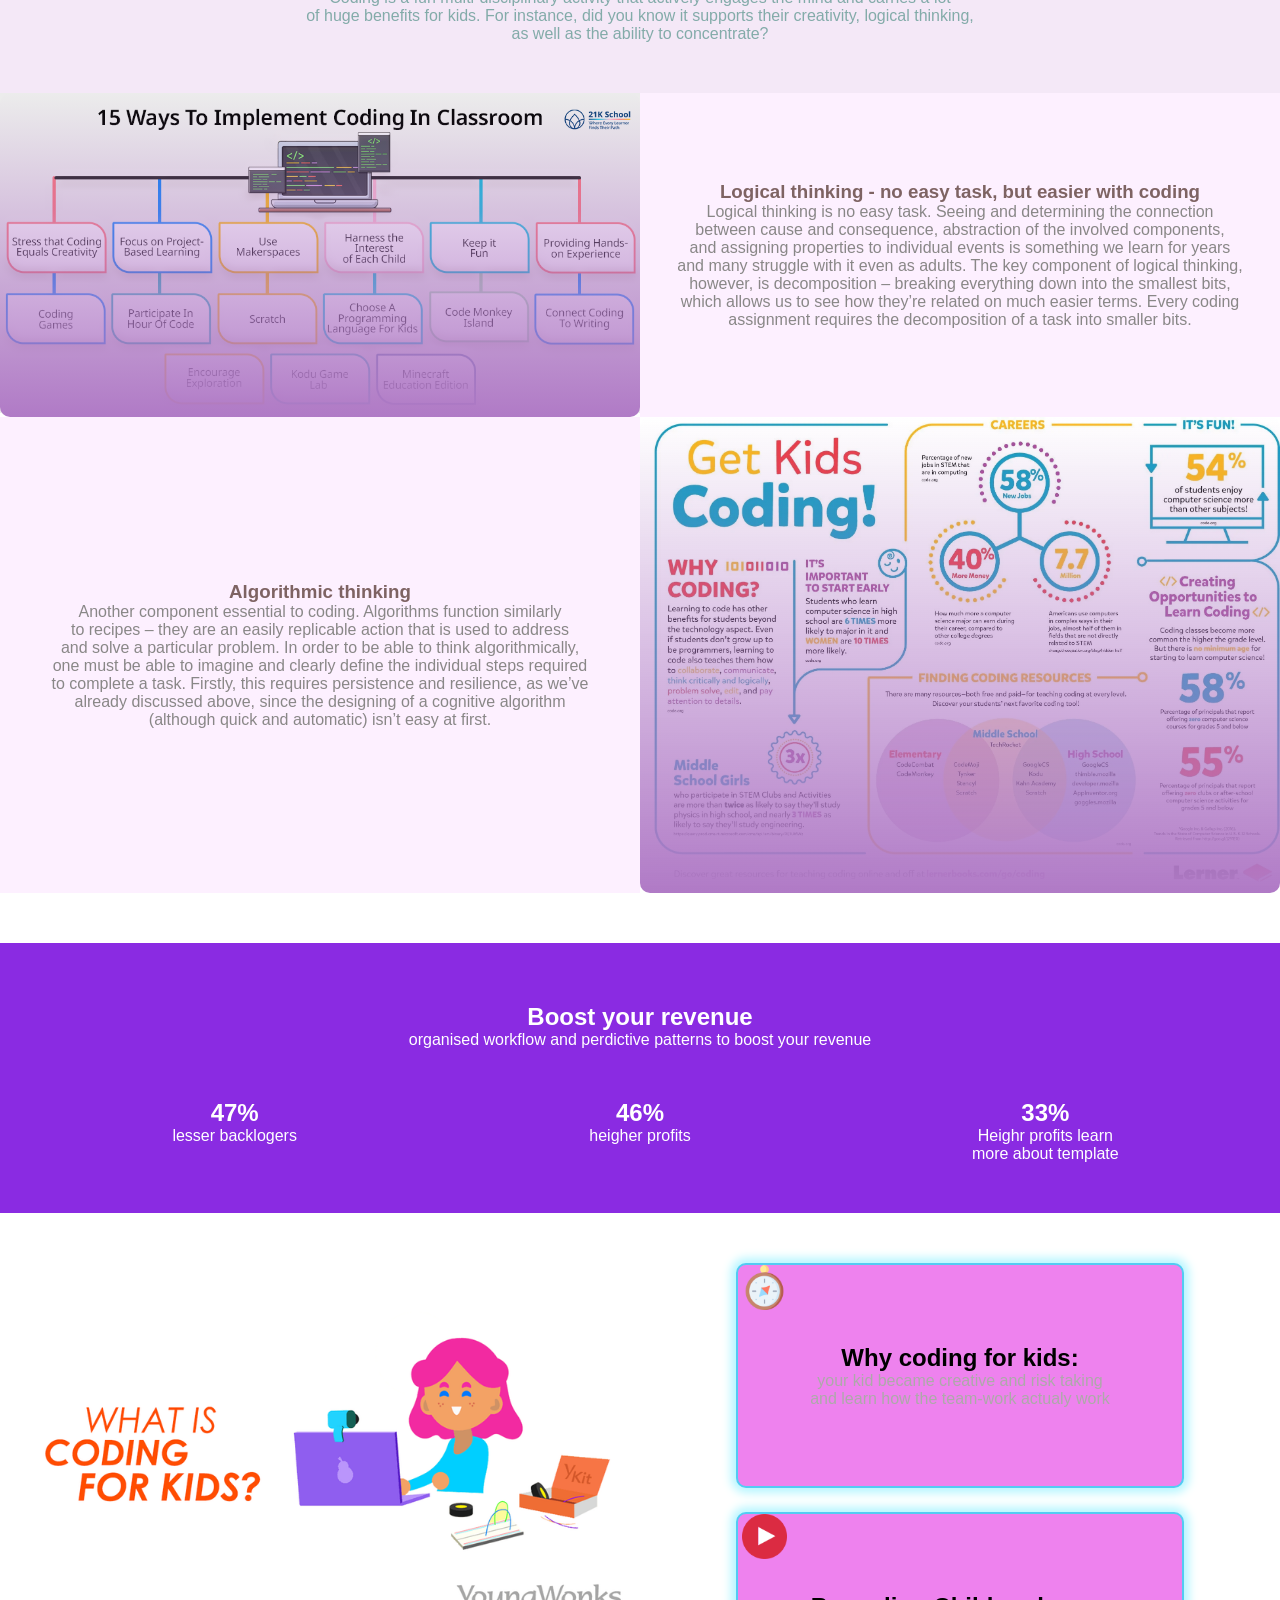
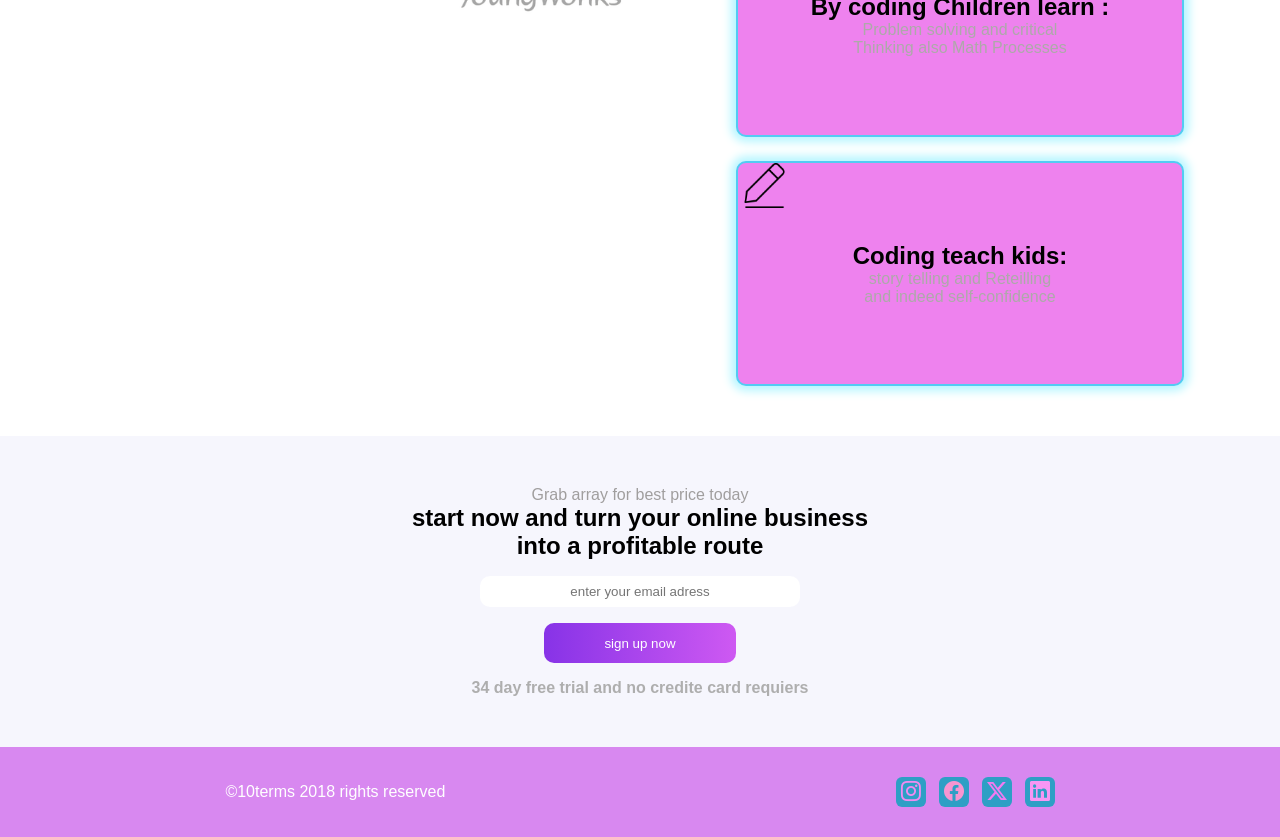
==== commit af1ece53: "changing the color of one of the cards" ====
--- a/index.html
+++ b/index.html
@@ -36,7 +36,7 @@
         <p>problem solving</p>
        <a href="contact.html"><p>contact</p></a>
     </div>
-           <h1 class="firsth1">Array-Geek</h1>
+           <h1 class="firsth1">Rif-Geek</h1>
           <ul class="ul1">
       <input class="input-search" type="search" placeholder="Search...">
           <button class="input§ul"><a href="contact.html">Sign up</a></button>
--- a/css/style.css
+++ b/css/style.css
@@ -258,7 +258,7 @@
     position: relative;
     overflow: hidden;
     width: 50%;
-  
+    
 }
 .img-inside-txtup{
     z-index: 2000;
@@ -284,7 +284,7 @@
 .textup{
     text-align: center;
     width: 50%;
-   background-color: azure;
+   background-color: rgb(253, 240, 255);
     display: flex;
     justify-content: center;
     flex-direction: column;
@@ -366,6 +366,7 @@
 }
 
 .textandicons{
+    background-color: violet;
     position: relative;
     height: 25vh;
     display: flex;
@@ -375,9 +376,9 @@
     width: 40%;  
      align-items: center;
         width: 70%;
-        border: 1px solid lightblue ;
+        border: 2px solid rgb(83, 203, 243) ;
         border-radius: 10px;
-        box-shadow: 0px 0px 10px 2px lightpink;
+        box-shadow: 0px 0px 10px 5px rgb(182, 246, 255);
             transition: transform 0.3s ease, box-shadow 0.3s ease;
 }
 .textandicons:hover{
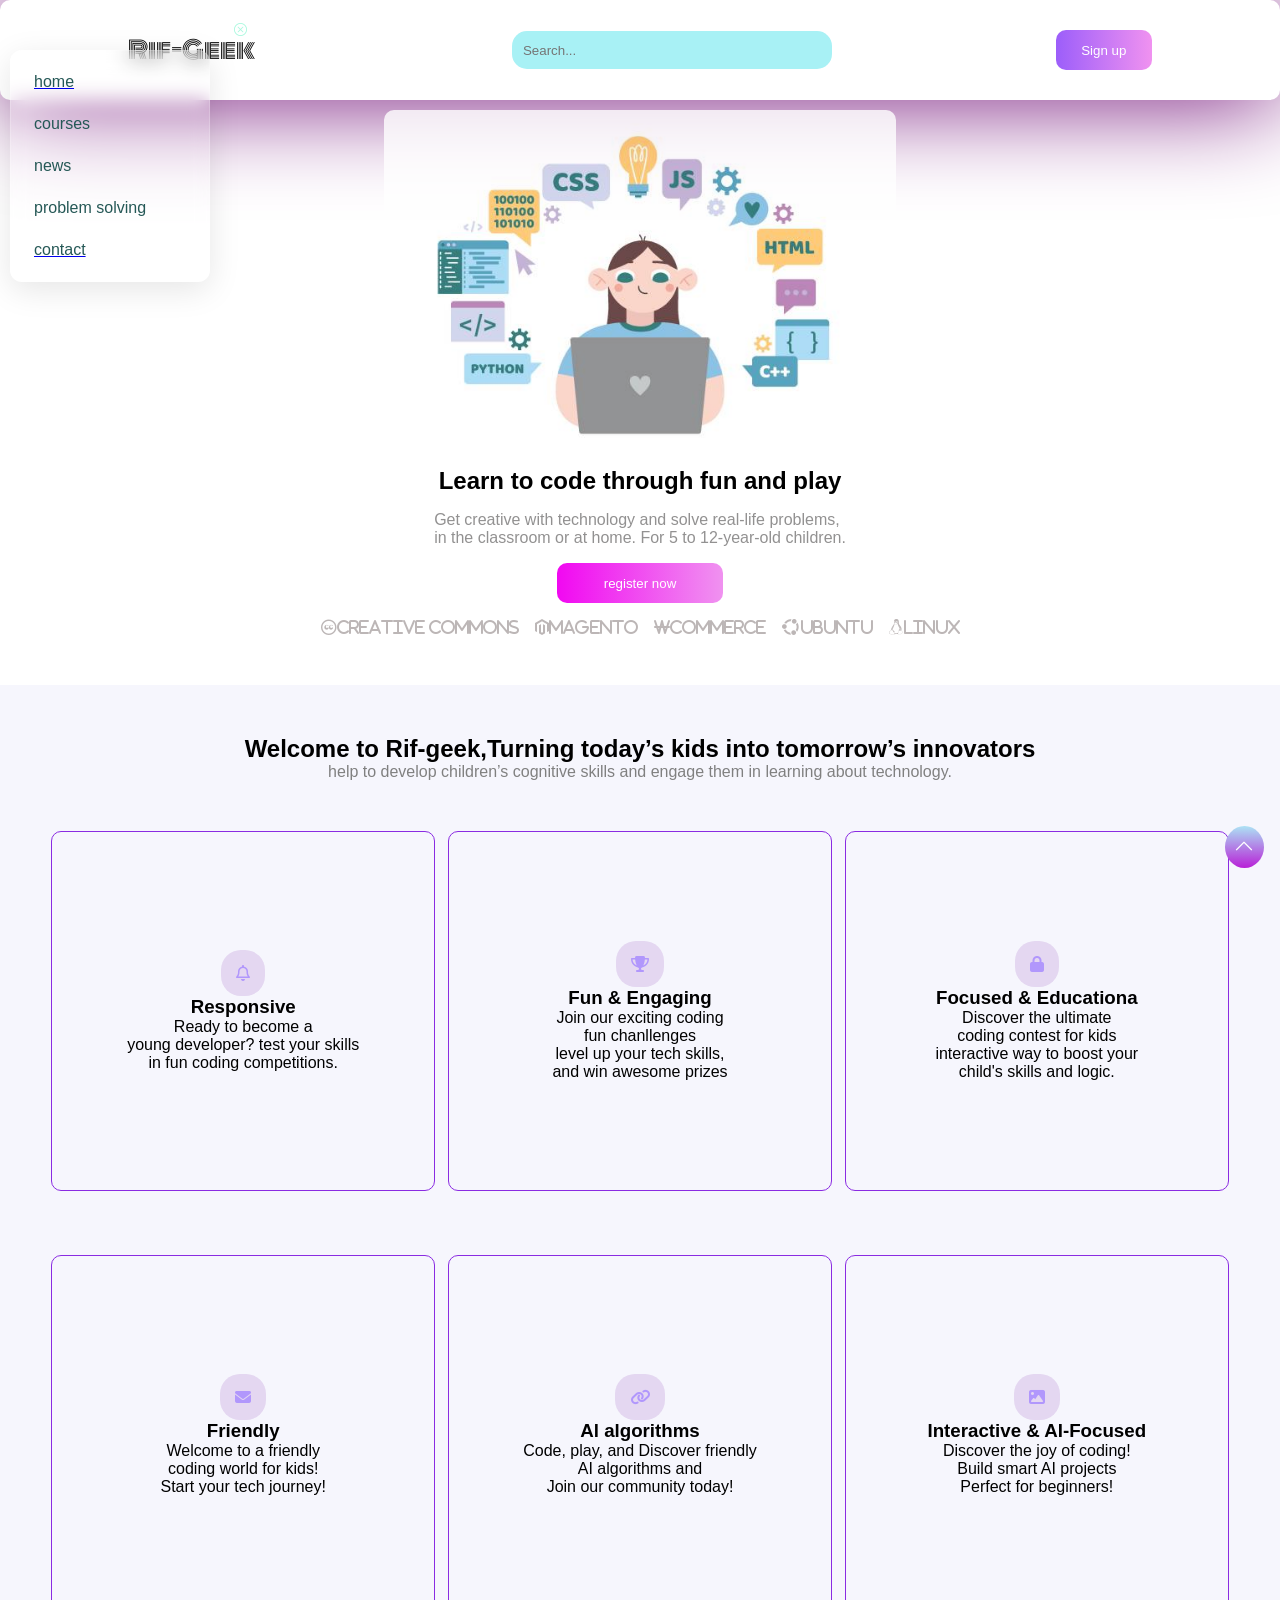
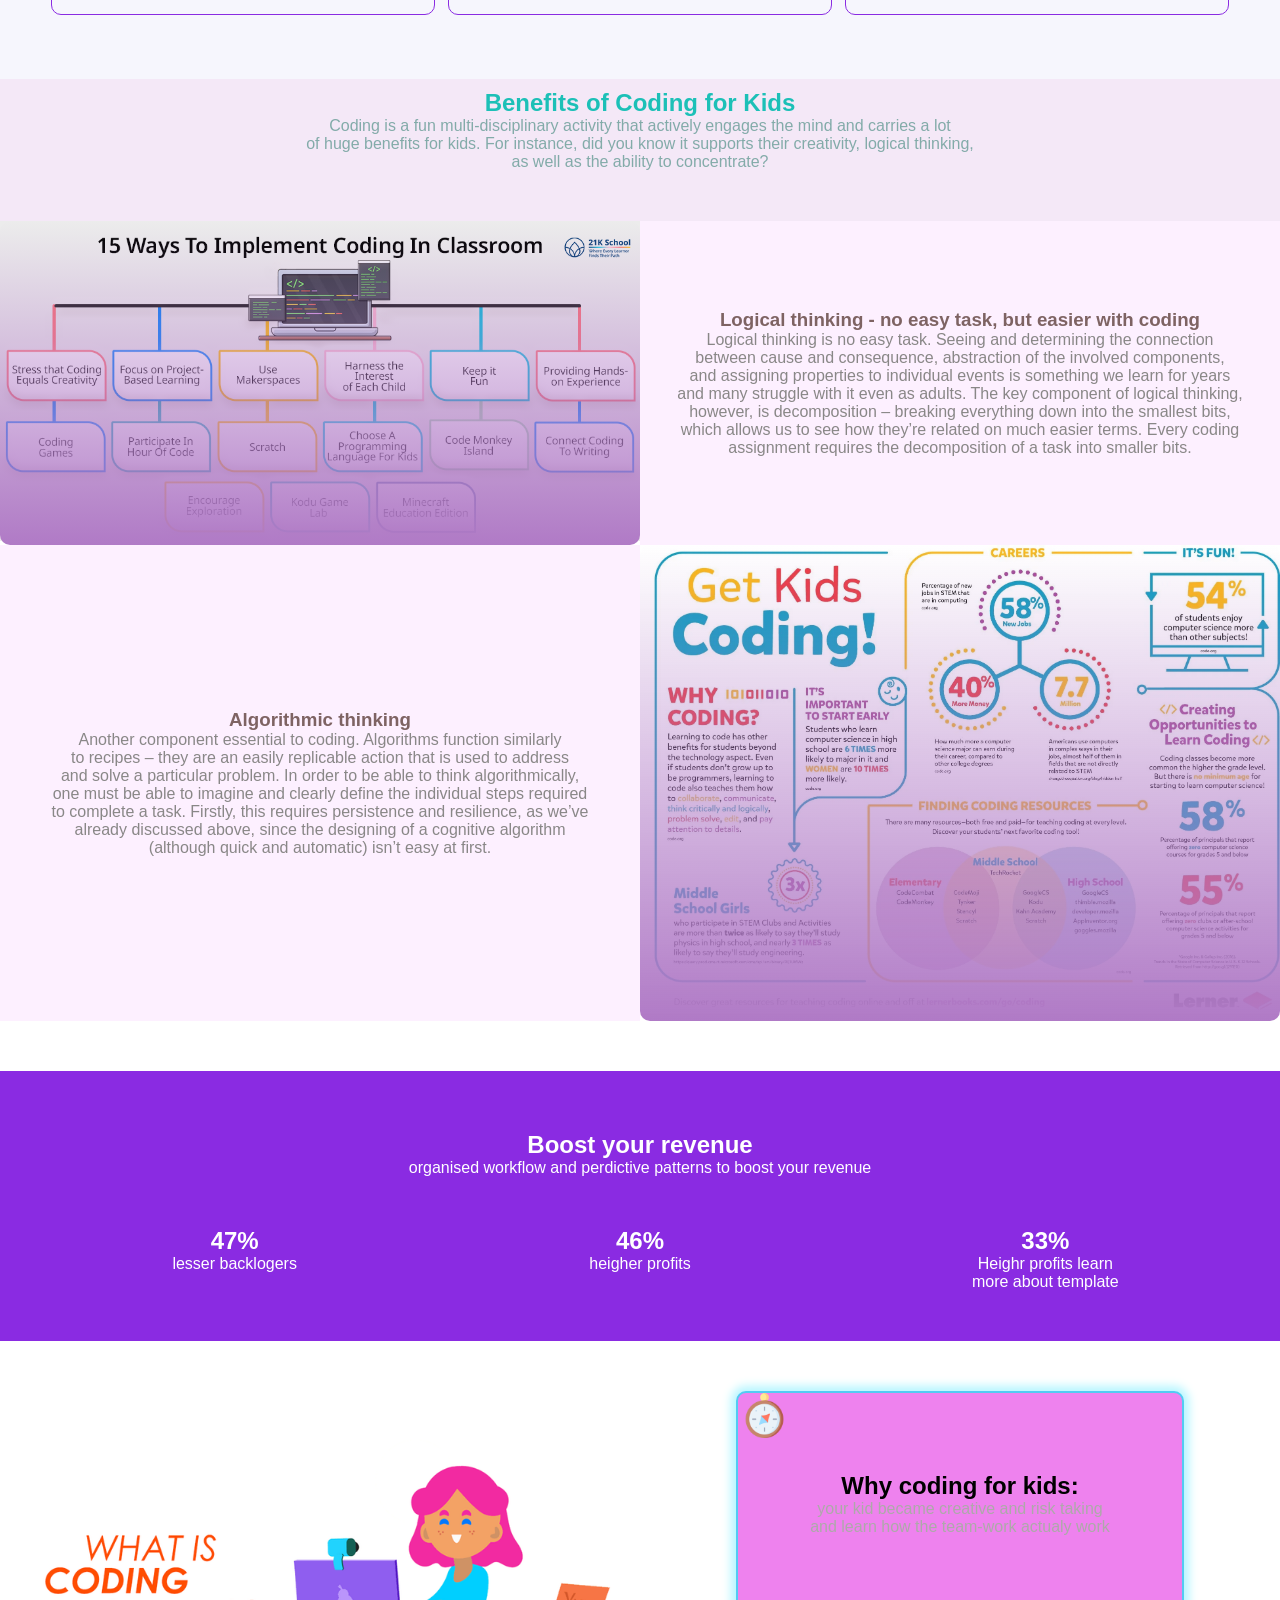
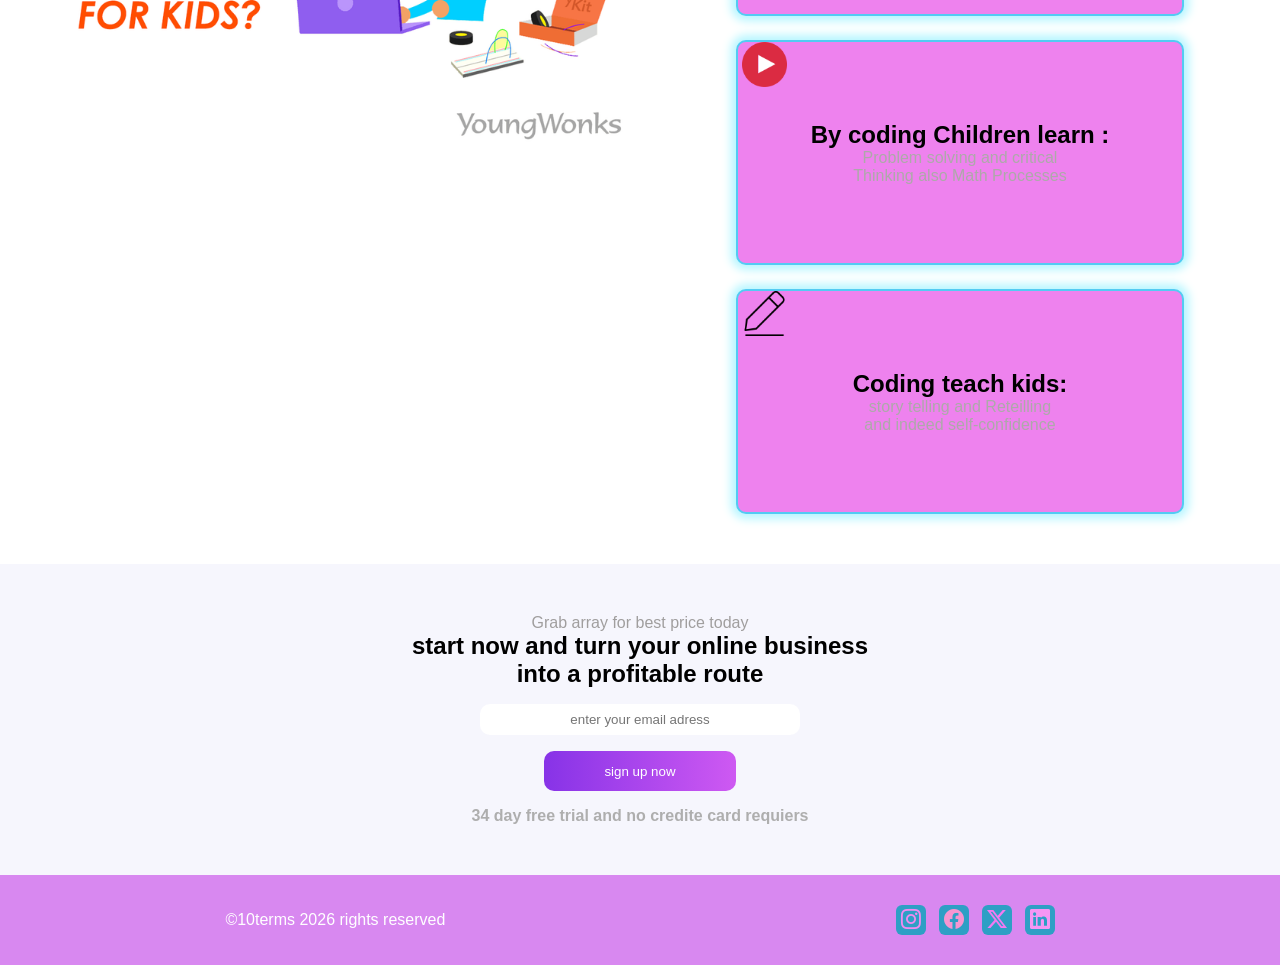
==== commit 6096ca86: "adding a border for the upper cards" ====
--- a/index.html
+++ b/index.html
@@ -83,7 +83,7 @@
         <!-- this the container that have conta1 AND 2 -->
         <section class="bigicon">
  <div class="conta">
-          <h1>Welcome to array,Turning today’s kids into  tomorrow’s innovators</h1>
+          <h1>Welcome to Rif-geek,Turning today’s kids into  tomorrow’s innovators</h1>
           <p>
             help to develop children’s cognitive skills and engage them in learning about technology.
           </p>
@@ -96,23 +96,22 @@
         <div class="box1">
           <i class="fa-regular fa-bell class5" style="color: rgb(177, 151, 252)"></i>
           <h3>Responsive</h3>
-          <p class="pbox">deliver the best stories <br>and ideas 
-          on the topics you care <br> about most staraight to you.</p>
+          <p class="pbox">Ready to become a <br> young developer?   
+           test your skills <br> in fun coding competitions. </p>
         </div>
         <div class="box1">
           <i class="fa-solid fa-trophy class5" style="color: rgb(177, 151, 252)"></i>
-          <h3>Responsive</h3>
+          <h3>Fun & Engaging</h3>
           <p class="pbox">
-            deliver the best stories  <br>and ideas on topics you care <br>about most
-            straight to you.
+           Join our exciting coding <br> fun chanllenges<br>
+           level up your tech skills, <br> and win awesome prizes
           </p>
         </div>
         <div class="box1">
           <i class="fa-solid fa-lock class5" style="color: rgb(177, 151, 252)"></i>
-          <h3>Responsive</h3>
+          <h3>Focused & Educationa</h3>
           <p class="pbox">
-            deliver the best stories <br>and ideas on topics you care <br> about most
-            straight to you.
+            Discover the ultimate  <br>coding contest for kids <br> interactive way to boost your <br> child's skills and logic.
           </p>
         </div>
         <!-- and this is the container of that conta1 -->
@@ -125,26 +124,26 @@
               class="fa-solid fa-envelope class5"
               style="color: rgb(177, 151, 252)"
             ></i>
-            <h3>Use freindly</h3>
+            <h3>Friendly</h3>
             <p class="pbox">
-              deliver deliver the best stories <br>and ideas on topics you care <br>
-              about most straight to you.
+              Welcome to a friendly   <br> coding world for kids!<br>
+              Start your tech journey!
             </p>
           </div>
           <div class="box1" >
             <i class="fa-solid fa-link class5" style="color: rgb(177, 151, 252)"></i>
             <h3>Al algorithms</h3>
             <p class="pbox">
-              deliver the best stories <br>and ideas on topics you care <br>about most
-              straight to you.
+              Code, play, and  Discover friendly<br> AI algorithms and<br>
+              Join our community today!
             </p>
           </div>
           <div class="box1" >
             <i class="fa-solid fa-image class5" style="color: rgb(177, 151, 252)"></i>
-            <h3>Built-incamera</h3>
+            <h3>Interactive & AI-Focused</h3>
             <p class="pbox">
-              deliver the best stories <br> and ideas on topics you care <br> about most
-              straight to you.
+              Discover the joy of coding!  <br>Build smart AI projects <br> 
+            Perfect for beginners!
             </p>
           </div>
         </div>
@@ -304,7 +303,7 @@
     <footer>
       
       <nav class="firstnav2">
-     <p class="plast">&copy;10terms 2018 rights reserved</p>
+     <p class="plast">&copy;10terms 2026 rights reserved</p>
           <div class="nf">
             <div class="iconfollowf2"><a href="https://www.instagram.com/no.failure_chiddi_8/"><i class="bi bi-instagram"></i></a></div>
             <div class="iconfollowf1"><a href="https://www.facebook.com/profile.php?id=61566524240546&locale=fr_FR"><i class="bi bi-facebook"></i></a></div>
--- a/css/style.css
+++ b/css/style.css
@@ -187,20 +187,30 @@
 .conta p{
     color: gray;
 }
-
+ .conta1-flex{
+    gap: 10%;
+    padding-bottom: 5%;
+ }
 .conta1{
+    padding-bottom: 5%;
+    gap: 1%;
     width: 100%;
     flex-direction: row;
     display: flex;
+    align-items: center;
+    justify-content: center;
 }
 .conta2{
+    justify-content: center;
+    gap: 1%;
     width: 100%;
     display: flex;
     flex-direction: row;
     background-color: rgb(246, 246, 253);
 }
 .box1{
-    width: 40%;
+    border: 1px solid blueviolet;
+    width: 30%;
     border-radius: 10px;
     background-color: rgb(246, 246, 253);
     height: 40vh;
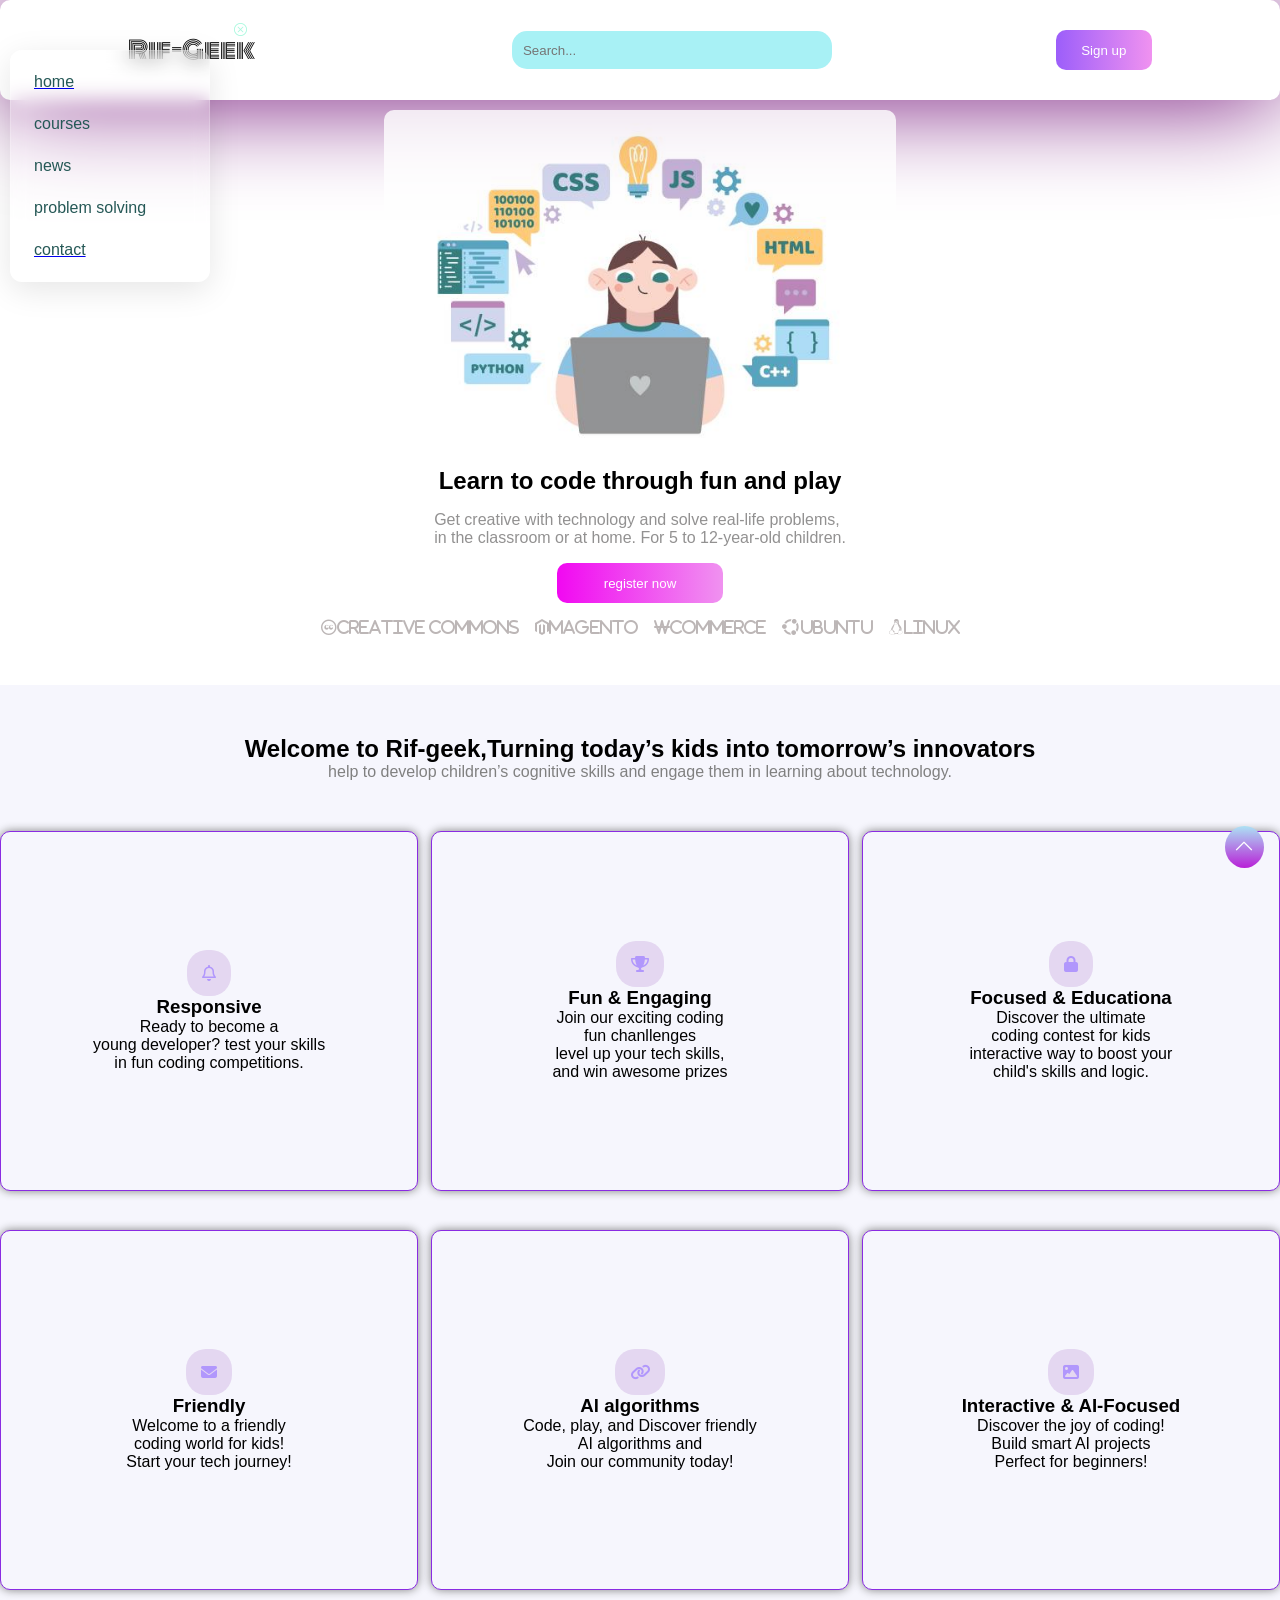
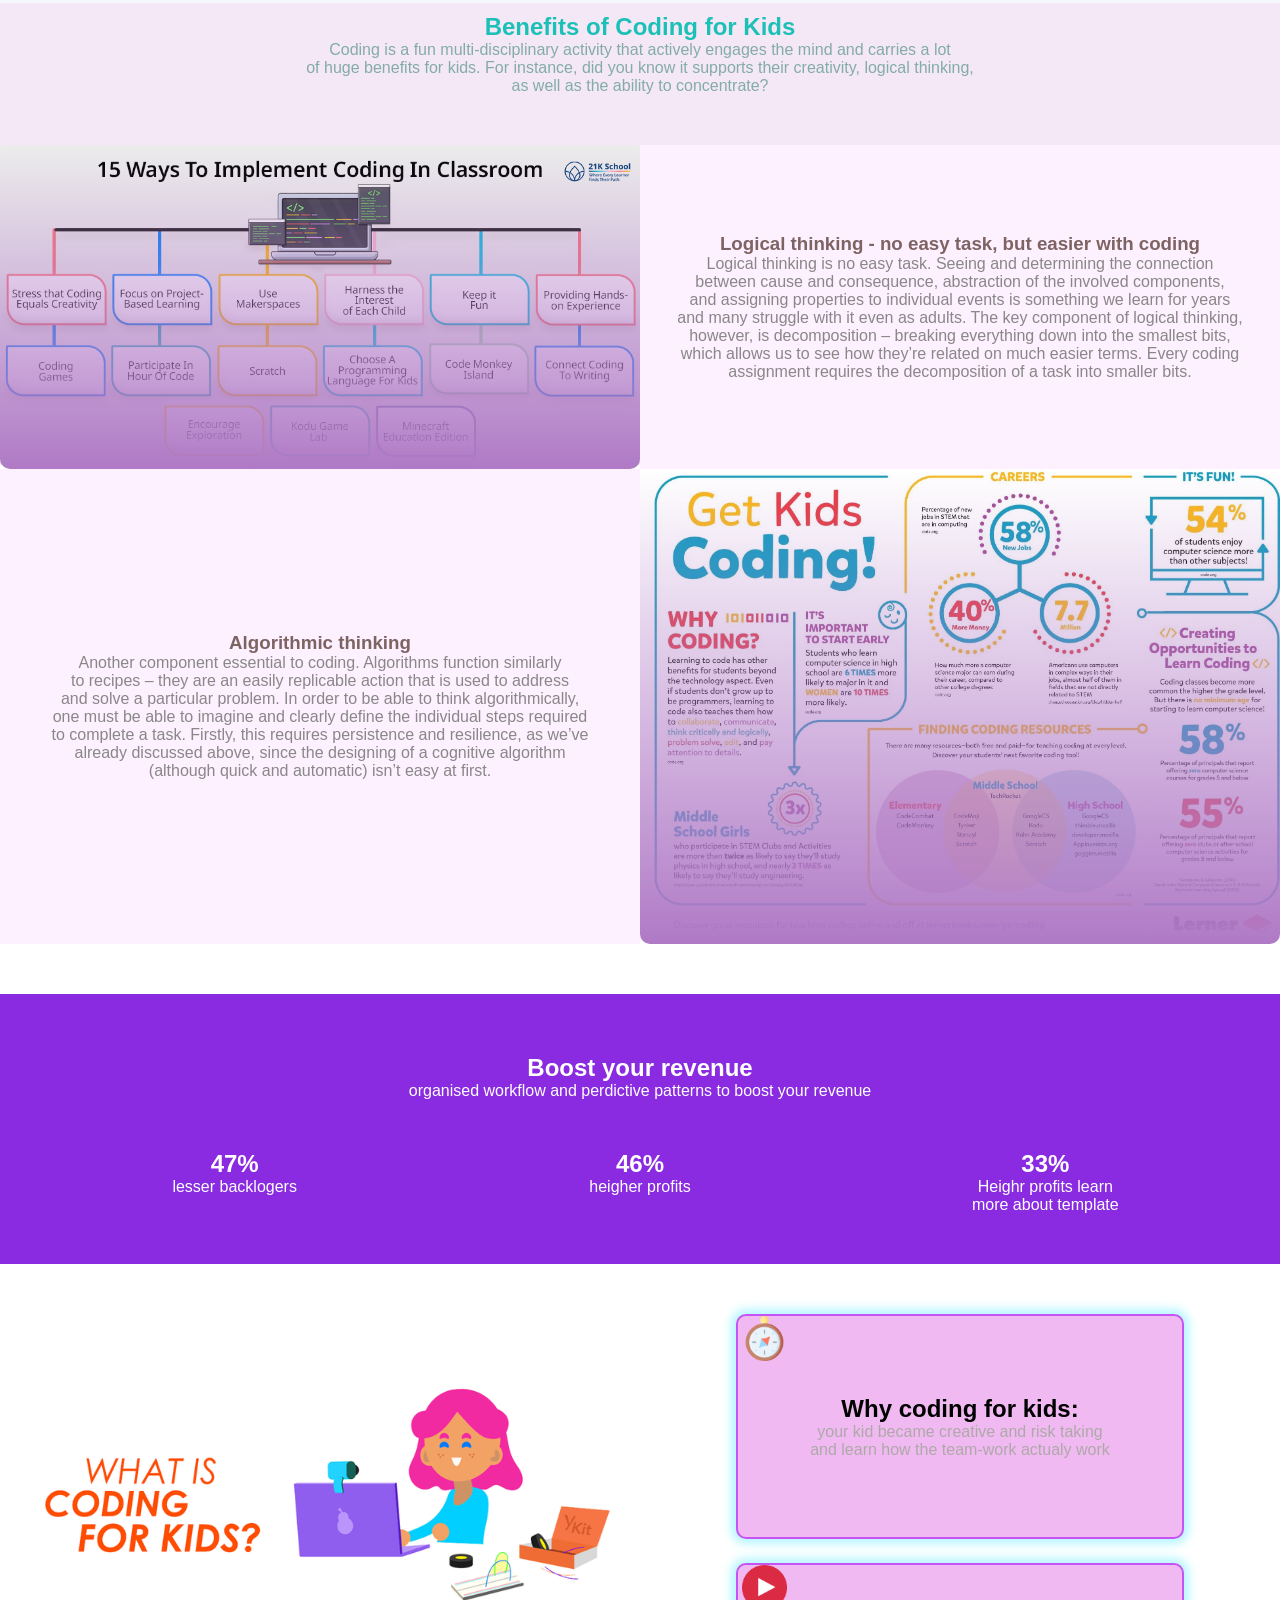
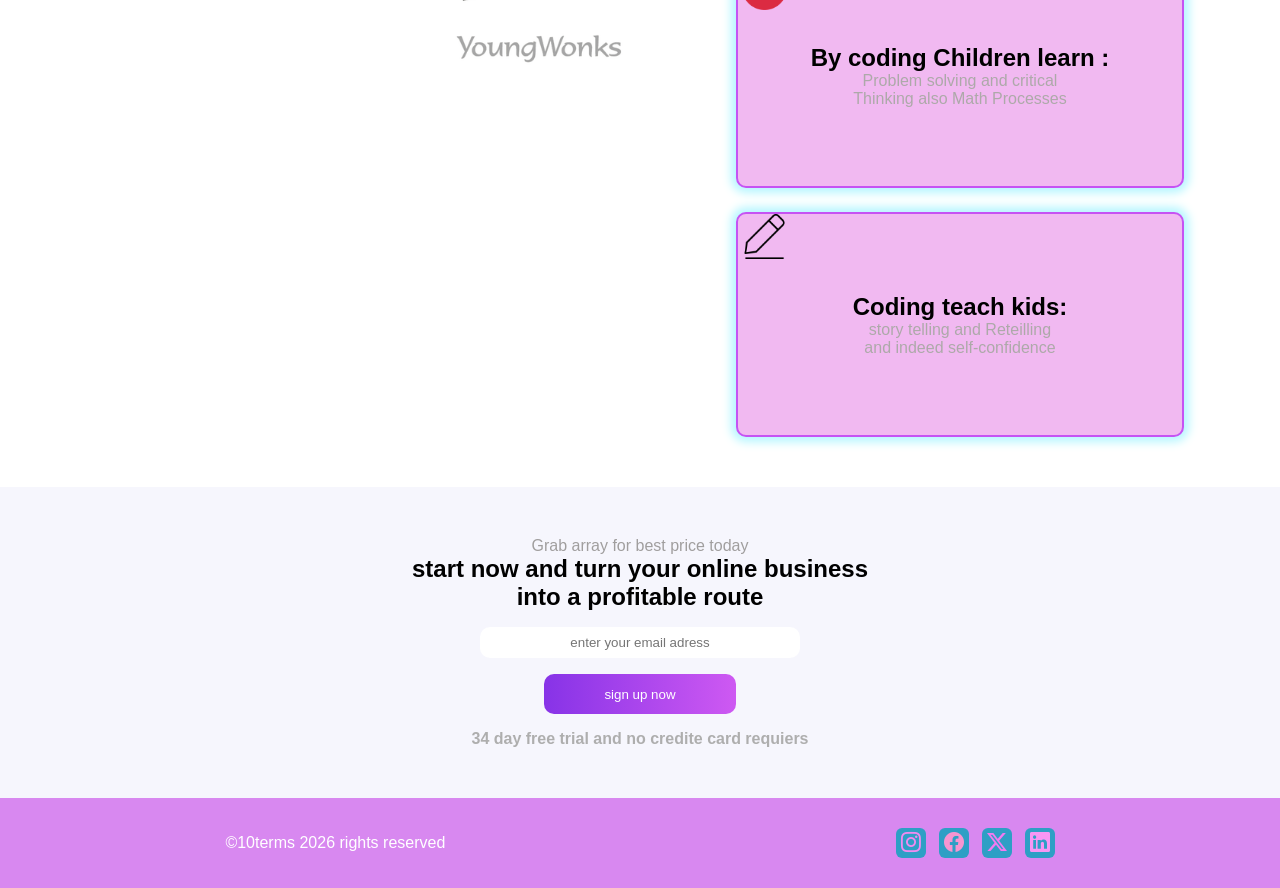
==== commit dab1b595: "adding some space between the cards" ====
--- a/index.html
+++ b/index.html
@@ -150,7 +150,7 @@
 
         <!-- the end of the conta2 -->
        </div>
-   </div>       <!-- todo this the container of those divs -->
+   </div>       <!-- todo this the container2 of those divs -->
 
           <!-- this the end of bigicon -->
         </section>
--- a/css/style.css
+++ b/css/style.css
@@ -188,11 +188,9 @@
     color: gray;
 }
  .conta1-flex{
-    gap: 10%;
-    padding-bottom: 5%;
+    padding-bottom: 1%;
  }
 .conta1{
-    padding-bottom: 5%;
     gap: 1%;
     width: 100%;
     flex-direction: row;
@@ -201,6 +199,7 @@
     justify-content: center;
 }
 .conta2{
+    padding-top: 3%;
     justify-content: center;
     gap: 1%;
     width: 100%;
@@ -209,8 +208,9 @@
     background-color: rgb(246, 246, 253);
 }
 .box1{
+    box-shadow: 0px 0px 10px 0px gray ;
     border: 1px solid blueviolet;
-    width: 30%;
+    width: 60%;
     border-radius: 10px;
     background-color: rgb(246, 246, 253);
     height: 40vh;
@@ -218,7 +218,14 @@
     flex-direction: column;
     align-items: center;
     justify-content: center;
-    
+    transition: transform 0.3s ease, box-shadow 0.3s ease;
+}
+.box1:hover{
+    cursor: pointer;
+  background-color: rgb(232, 247, 251);
+  color: rgb(6, 188, 248);
+  transform: translateY(-5px);
+  box-shadow: 0 4px 10px rgba(0, 0, 0, 0.2);
 }
 .pbox{
     
@@ -376,7 +383,7 @@
 }
 
 .textandicons{
-    background-color: violet;
+    background-color: rgb(241, 185, 241);
     position: relative;
     height: 25vh;
     display: flex;
@@ -386,7 +393,7 @@
     width: 40%;  
      align-items: center;
         width: 70%;
-        border: 2px solid rgb(83, 203, 243) ;
+        border: 2px solid rgb(198, 83, 243) ;
         border-radius: 10px;
         box-shadow: 0px 0px 10px 5px rgb(182, 246, 255);
             transition: transform 0.3s ease, box-shadow 0.3s ease;
@@ -1111,6 +1118,7 @@
         text-align: center;
     }
     .conta1{
+        padding-top: 3%;
         gap: 1rem;
         align-items: center;
         flex-direction: column;
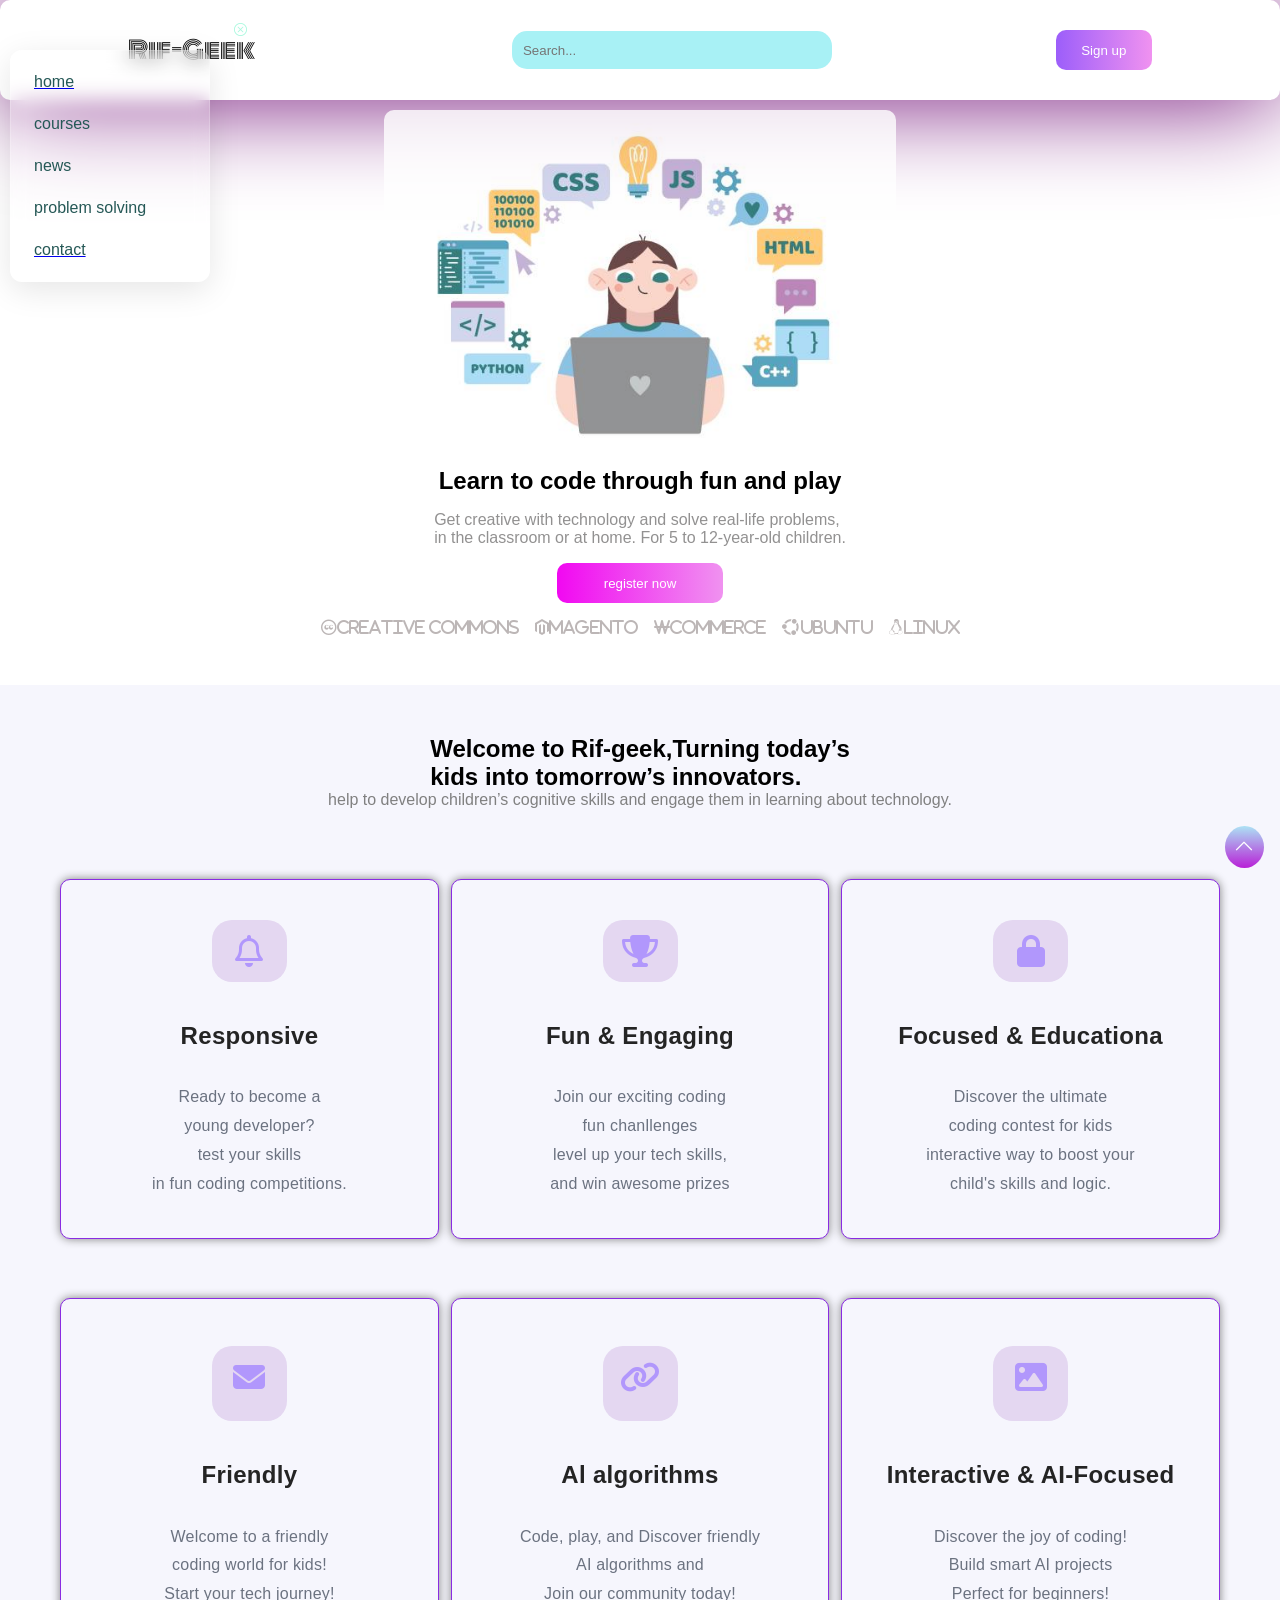
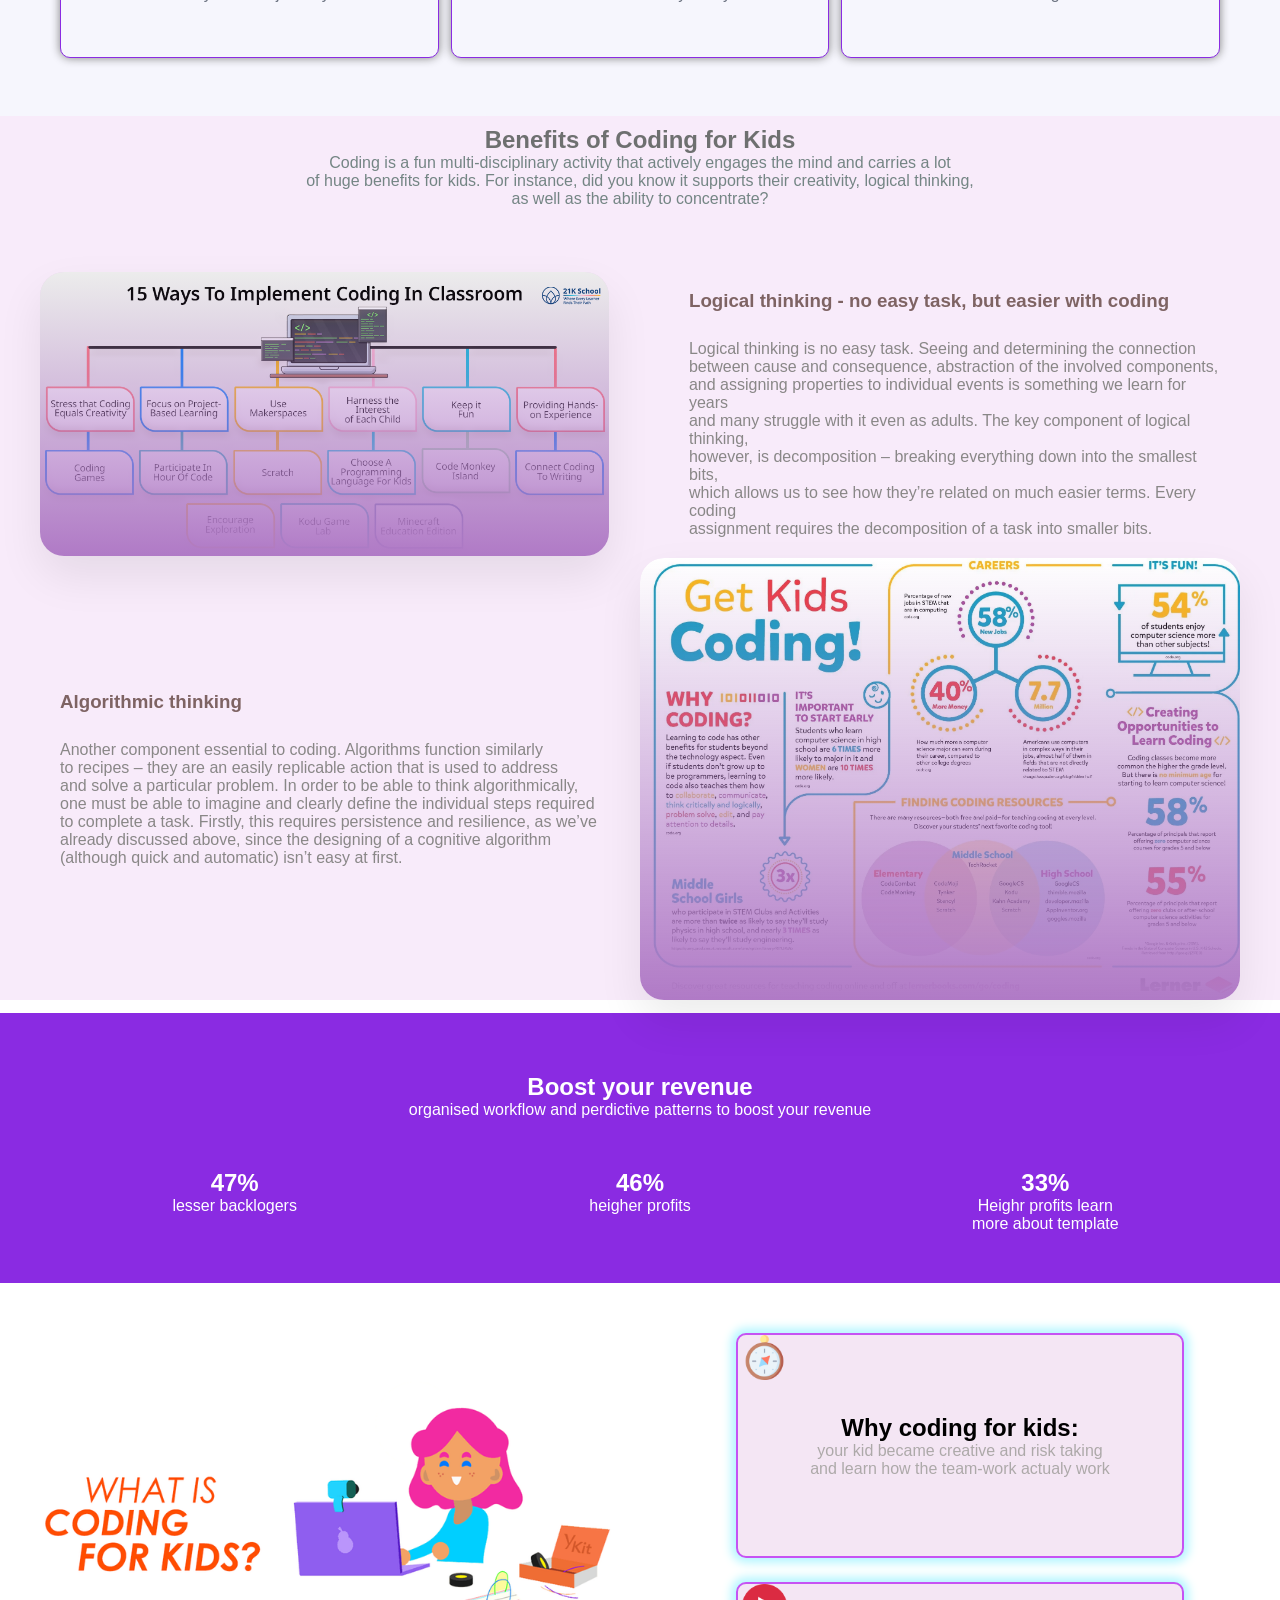
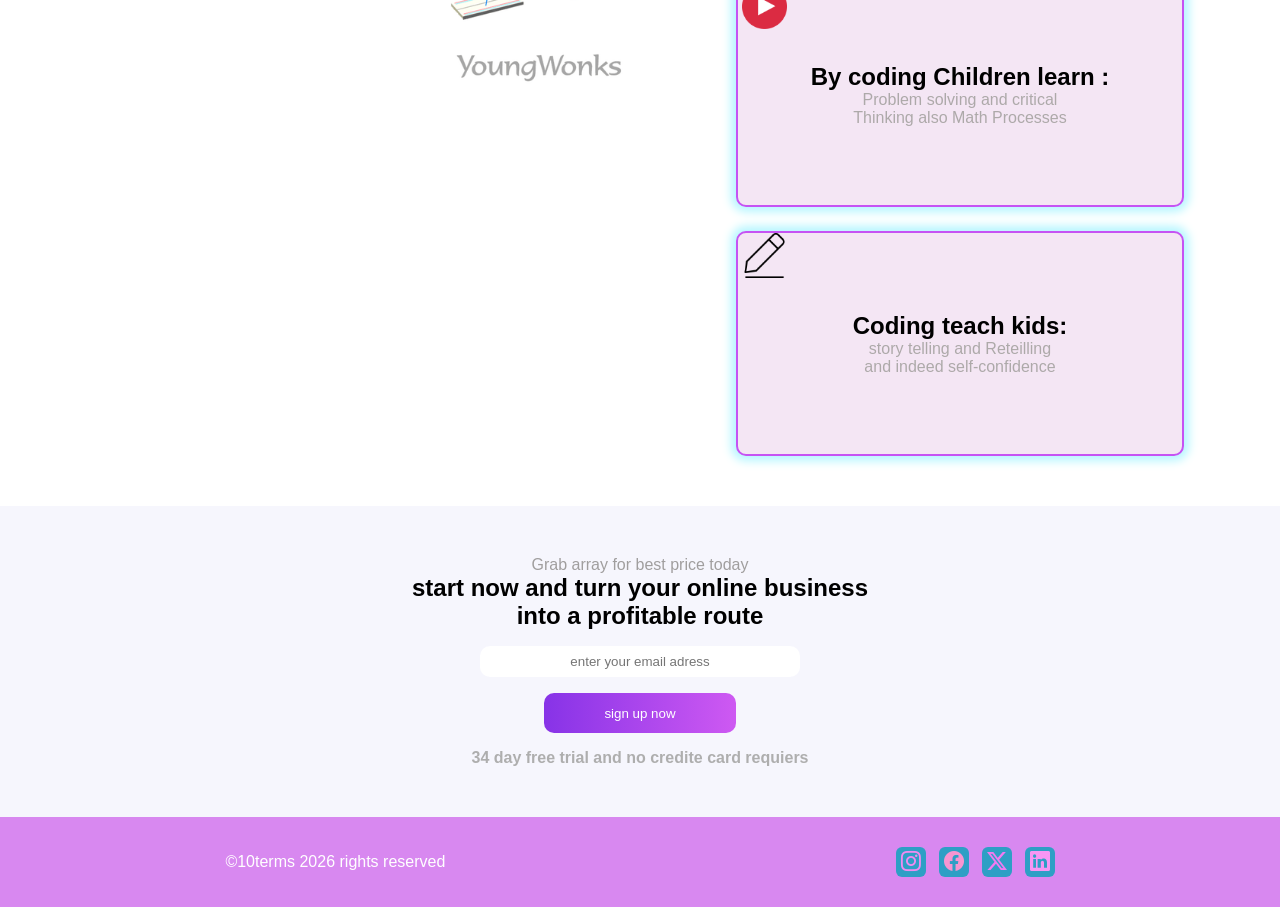
==== commit 5b4449f7: "editing a better design for the website" ====
--- a/index.html
+++ b/index.html
@@ -83,7 +83,7 @@
         <!-- this the container that have conta1 AND 2 -->
         <section class="bigicon">
  <div class="conta">
-          <h1>Welcome to Rif-geek,Turning today’s kids into  tomorrow’s innovators</h1>
+          <h1>Welcome to Rif-geek,Turning today’s <br>  kids into  tomorrow’s innovators.</h1>
           <p>
             help to develop children’s cognitive skills and engage them in learning about technology.
           </p>
@@ -97,7 +97,7 @@
           <i class="fa-regular fa-bell class5" style="color: rgb(177, 151, 252)"></i>
           <h3>Responsive</h3>
           <p class="pbox">Ready to become a <br> young developer?   
-           test your skills <br> in fun coding competitions. </p>
+          <br> test your skills <br> in fun coding competitions. </p>
         </div>
         <div class="box1">
           <i class="fa-solid fa-trophy class5" style="color: rgb(177, 151, 252)"></i>
@@ -195,6 +195,7 @@
         <div class="img-textup">
           <div class="gradient"></div>
           <img class="img-inside-txtup" src="images/coding.webp" alt="" />
+          </div>
         <!-- the end of the boxone of the image and text -->
         </div>
       </section>
--- a/css/style.css
+++ b/css/style.css
@@ -7,6 +7,146 @@
     flex-direction: column;
 }
 
+
+/* Card Title */
+
+.box1 h3{
+
+    font-size:1.45rem;
+    font-weight:700;
+    color:#1f2937;
+
+    margin-top:8px;
+    margin-bottom:12px;
+
+    line-height:1.3;
+
+    letter-spacing:.3px;
+
+}
+
+/* Card Text */
+
+.pbox{
+
+    width:100%;
+    max-width:260px;
+
+    font-size:15px;
+    font-weight:400;
+
+    color:#6b7280;
+
+    line-height:1.9;
+
+    letter-spacing:.2px;
+
+    text-align:center;
+
+    margin:0 auto;
+
+}
+
+/* Better spacing between elements */
+
+.box1{
+
+    display:flex;
+    flex-direction:column;
+
+    align-items:center;
+
+    justify-content:center;
+
+    gap:18px;
+
+    padding:40px 30px;
+
+}
+
+.conta1,
+.conta2{
+    width:100%;
+    max-width:1200px;
+    margin:0 auto;
+    padding:20px;
+    display:grid;
+    grid-template-columns:repeat(auto-fit,minmax(300px,1fr));
+    gap:30px;
+}
+
+.box1{
+    background:#ffffff;
+    border-radius:20px;
+    padding:40px 30px;
+    min-height:320px;
+
+    display:flex;
+    flex-direction:column;
+    justify-content:center;
+    align-items:center;
+    text-align:center;
+    gap:20px;
+
+    border:none;
+
+    box-shadow:
+        0 10px 30px rgba(0,0,0,.06);
+
+    transition:
+        transform .35s ease,
+        box-shadow .35s ease;
+}
+
+.box1:hover{
+
+    transform:translateY(-10px);
+
+    box-shadow:
+        0 20px 45px rgba(124,58,237,.18);
+
+}
+
+.class5{
+
+    width:75px;
+    height:75px;
+
+    display:flex;
+    justify-content:center;
+    align-items:center;
+
+    background:#f5efff;
+
+    border-radius:50%;
+
+    font-size:32px;
+
+    margin-bottom:10px;
+
+}
+
+.box1 h3{
+
+    font-size:24px;
+
+    font-weight:600;
+
+    color:#242424;
+
+}
+
+.pbox{
+
+    color:#6b7280;
+
+    font-size:16px;
+
+    line-height:1.8;
+
+    max-width:260px;
+
+}
 body{
     width: 100%;
     font-family: 'Gill Sans', 'Gill Sans MT', Calibri, 'Trebuchet MS', sans-serif;
@@ -188,7 +328,7 @@
     color: gray;
 }
  .conta1-flex{
-    padding-bottom: 1%;
+    padding-bottom: 3%;
  }
 .conta1{
     gap: 1%;
@@ -243,48 +383,61 @@
 
 /* the upper part of the image and text */
 .contaSecond-analys{
-    padding: 0px 0px 50px 0px;
-    width: 100%;
+      background-color: rgb(248, 235, 250);
+      width:100%;
+    max-width:1400px;
+  margin-bottom: 1%;
+    padding:0 40px;
     display: flex;
     flex-direction: column;
     align-items: center;
 }
 .div-built{
-    background-color: #f4e8f7;
-    color: #1cc0b7;
+    background-color: rgb(248, 235, 250);
+    color: #6e7070;
     padding: 10px 0px 50px 0px;
     width: 100%;
     text-align: center;
 }
+
 .div-built p{
-    color: #83aba9;
+    color: #748584;
 }
 
 .boxone2{
+    background-color:rgb(248, 235, 250);
    width: 100%;
    display: flex;
     flex-direction: row;
 }
-.boxone{
+.boxone{  gap: 5%;
+      background-color: rgb(248, 235, 250);
     width: 100%;
     display: flex;
     flex-direction: row;
+    align-items:center;
+margin-top: 1%;
 }
 .img-textup{
-    cursor: pointer;
-    position: relative;
-    overflow: hidden;
-    width: 50%;
-    
+
+    width:50%;
+background-color: rgb(238, 209, 243);
+    overflow:hidden;
+    border-radius:24px;
+    position:relative;
+    box-shadow:
+        0 20px 45px rgba(0,0,0,.08);
+
 }
 .img-inside-txtup{
-    z-index: 2000;
-    width: 100%;
-     transition: transform 0.5s ease-in-out; 
-    }
-    .img-textup:hover img{
-        transform: scale(1.15); 
-    }
+    width:100%;
+    display:block;
+    transition:transform .5s ease;
+}
+ .img-textup:hover img{
+    transform:scale(1.08);
+
+}
 .gradient{
     border-radius: 10px;
     height: 100%;
@@ -299,16 +452,21 @@
  
 }
 .textup{
-    text-align: center;
     width: 50%;
-   background-color: rgb(253, 240, 255);
+   background-color: rgb(248, 235, 250);
     display: flex;
     justify-content: center;
     flex-direction: column;
-    align-items: center;
+
     font-family: 'Gill Sans', 'Gill Sans MT', Calibri, 'Trebuchet MS', sans-serif;
-     
-}
+   
+    align-items:flex-start;
+
+    gap:28px;
+
+    padding:20px; 
+}
+
 .textup p{
     color: rgb(137, 135, 135);
     font-family: 'Gill Sans', 'Gill Sans MT', Calibri, 'Trebuchet MS', sans-serif;
@@ -383,7 +541,7 @@
 }
 
 .textandicons{
-    background-color: rgb(241, 185, 241);
+    background-color: rgb(244, 230, 244);
     position: relative;
     height: 25vh;
     display: flex;
@@ -1111,9 +1269,7 @@
     .inputsecond{
         width: 30%;
     }
-    .bigicon{
-        
-    }
+  
     .conta{
         text-align: center;
     }
@@ -1122,6 +1278,9 @@
         gap: 1rem;
         align-items: center;
         flex-direction: column;
+    }
+    .box1{
+        width: 80%;
     }
     .conta2{
         padding-bottom: 14%;
@@ -1157,12 +1316,12 @@
            gap: 5rem;
     }
     .textandicons{
+        height: 30vh;
         align-items: center;
         width: 90%;
         border: 1px solid lightblue ;
         border-radius: 10px;
     }
-    .conta5{}
 
     .textonly{
         text-align: center;
@@ -1234,16 +1393,18 @@
     .inputsecond{
         width: 30%;
     }
-    .bigicon{
-        
-    }
+
     .conta{
         text-align: center;
     }
     .conta1{
+        padding-top: 3%;
         gap: 1rem;
         align-items: center;
         flex-direction: column;
+    }
+    .box1{
+        width: 90%;
     }
     .conta1-flex{
         display: flex;
@@ -1311,4 +1472,4 @@
     }
     
 
-}+}
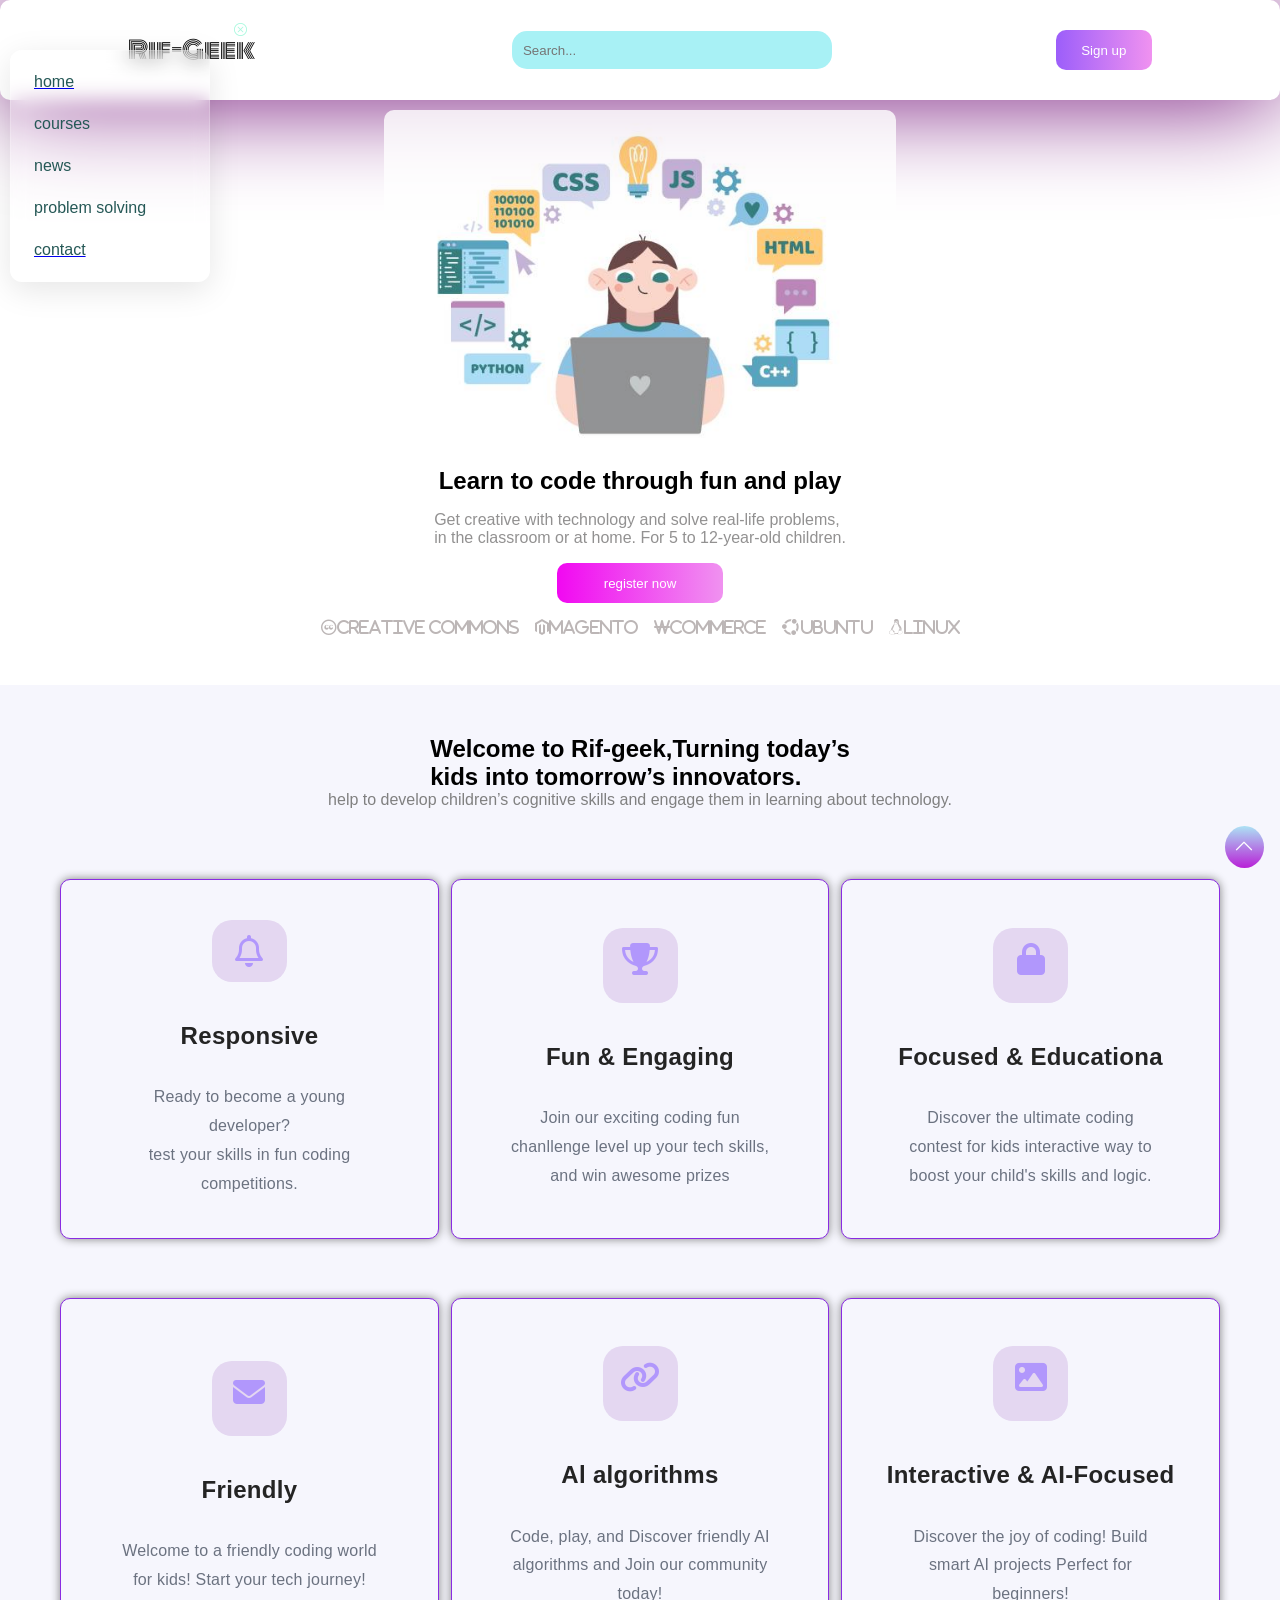
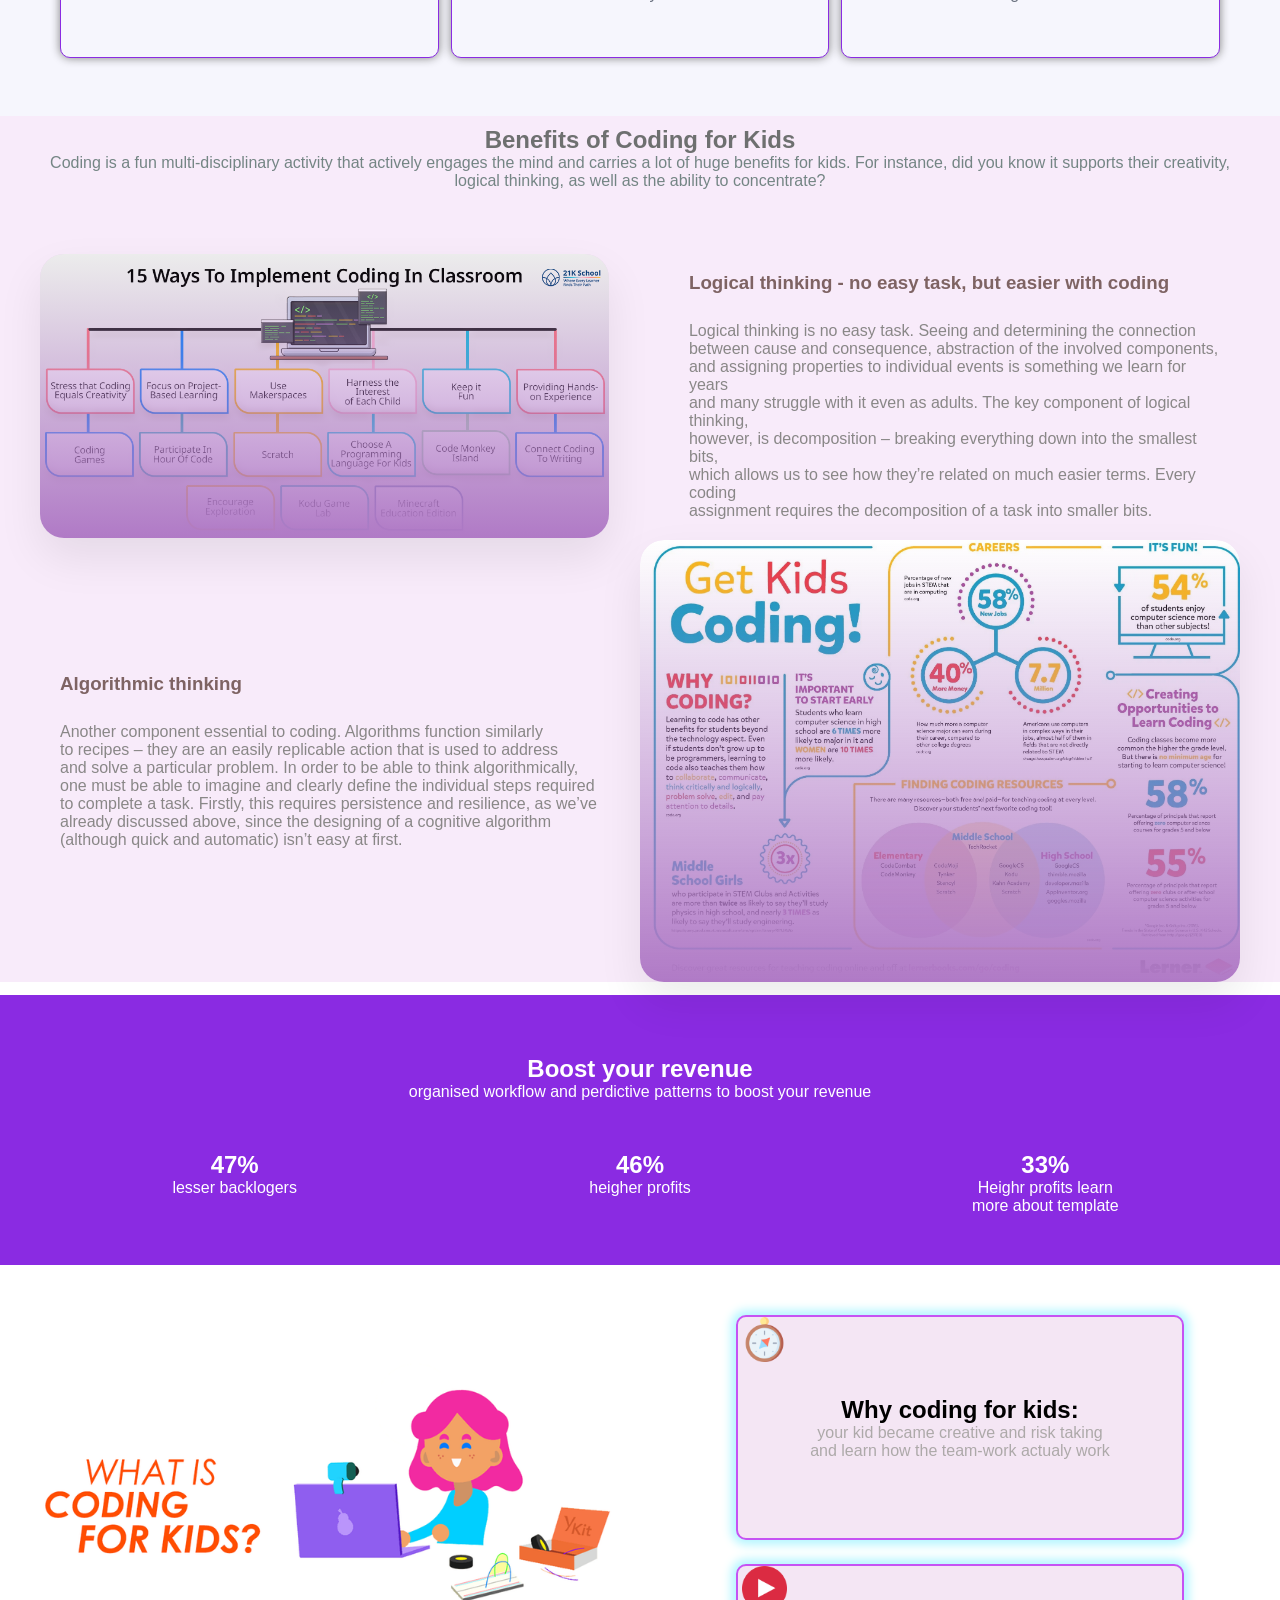
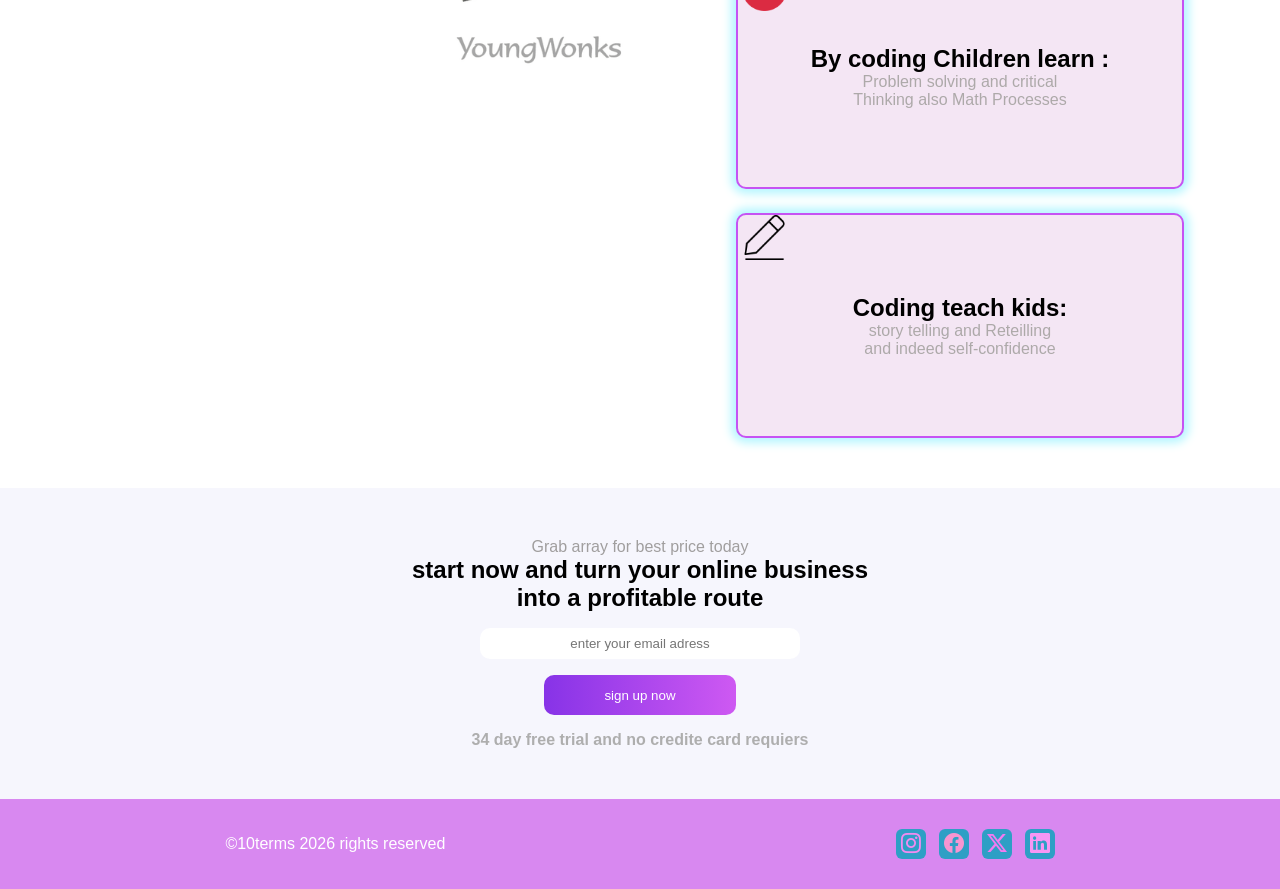
==== commit 1d8f0ac2: "some,spacing for the cards" ====
--- a/index.html
+++ b/index.html
@@ -96,22 +96,22 @@
         <div class="box1">
           <i class="fa-regular fa-bell class5" style="color: rgb(177, 151, 252)"></i>
           <h3>Responsive</h3>
-          <p class="pbox">Ready to become a <br> young developer?   
-          <br> test your skills <br> in fun coding competitions. </p>
+          <p class="pbox">Ready to become a young developer?   
+          <br> test your skills in fun coding competitions. </p>
         </div>
         <div class="box1">
           <i class="fa-solid fa-trophy class5" style="color: rgb(177, 151, 252)"></i>
           <h3>Fun & Engaging</h3>
           <p class="pbox">
-           Join our exciting coding <br> fun chanllenges<br>
-           level up your tech skills, <br> and win awesome prizes
+           Join our exciting coding fun chanllenge
+           level up your tech skills, and win awesome prizes
           </p>
         </div>
         <div class="box1">
           <i class="fa-solid fa-lock class5" style="color: rgb(177, 151, 252)"></i>
           <h3>Focused & Educationa</h3>
           <p class="pbox">
-            Discover the ultimate  <br>coding contest for kids <br> interactive way to boost your <br> child's skills and logic.
+            Discover the ultimate coding contest for kids interactive way to boost your  child's skills and logic.
           </p>
         </div>
         <!-- and this is the container of that conta1 -->
@@ -126,7 +126,7 @@
             ></i>
             <h3>Friendly</h3>
             <p class="pbox">
-              Welcome to a friendly   <br> coding world for kids!<br>
+              Welcome to a friendly  coding world for kids!
               Start your tech journey!
             </p>
           </div>
@@ -134,7 +134,7 @@
             <i class="fa-solid fa-link class5" style="color: rgb(177, 151, 252)"></i>
             <h3>Al algorithms</h3>
             <p class="pbox">
-              Code, play, and  Discover friendly<br> AI algorithms and<br>
+              Code, play, and  Discover friendly AI algorithms and
               Join our community today!
             </p>
           </div>
@@ -142,7 +142,7 @@
             <i class="fa-solid fa-image class5" style="color: rgb(177, 151, 252)"></i>
             <h3>Interactive & AI-Focused</h3>
             <p class="pbox">
-              Discover the joy of coding!  <br>Build smart AI projects <br> 
+              Discover the joy of coding! Build smart AI projects 
             Perfect for beginners!
             </p>
           </div>
@@ -162,7 +162,7 @@
         <div class="div-built">
           <h1>Benefits of Coding for Kids</h1>
           <p>
-            Coding is a fun multi-disciplinary activity that actively engages the mind and carries a lot <br> of huge benefits for kids. For instance, did you know it supports their creativity, logical thinking, <br> as well as the ability to concentrate?
+            Coding is a fun multi-disciplinary activity that actively engages the mind and carries a lot  of huge benefits for kids. For instance, did you know it supports their creativity, logical thinking,  as well as the ability to concentrate?
           </p>
         </div>
         <!--* the upper part -->
--- a/css/style.css
+++ b/css/style.css
@@ -58,7 +58,7 @@
 
     justify-content:center;
 
-    gap:18px;
+    gap:20px;
 
     padding:40px 30px;
 
@@ -385,7 +385,6 @@
 .contaSecond-analys{
       background-color: rgb(248, 235, 250);
       width:100%;
-    max-width:1400px;
   margin-bottom: 1%;
     padding:0 40px;
     display: flex;
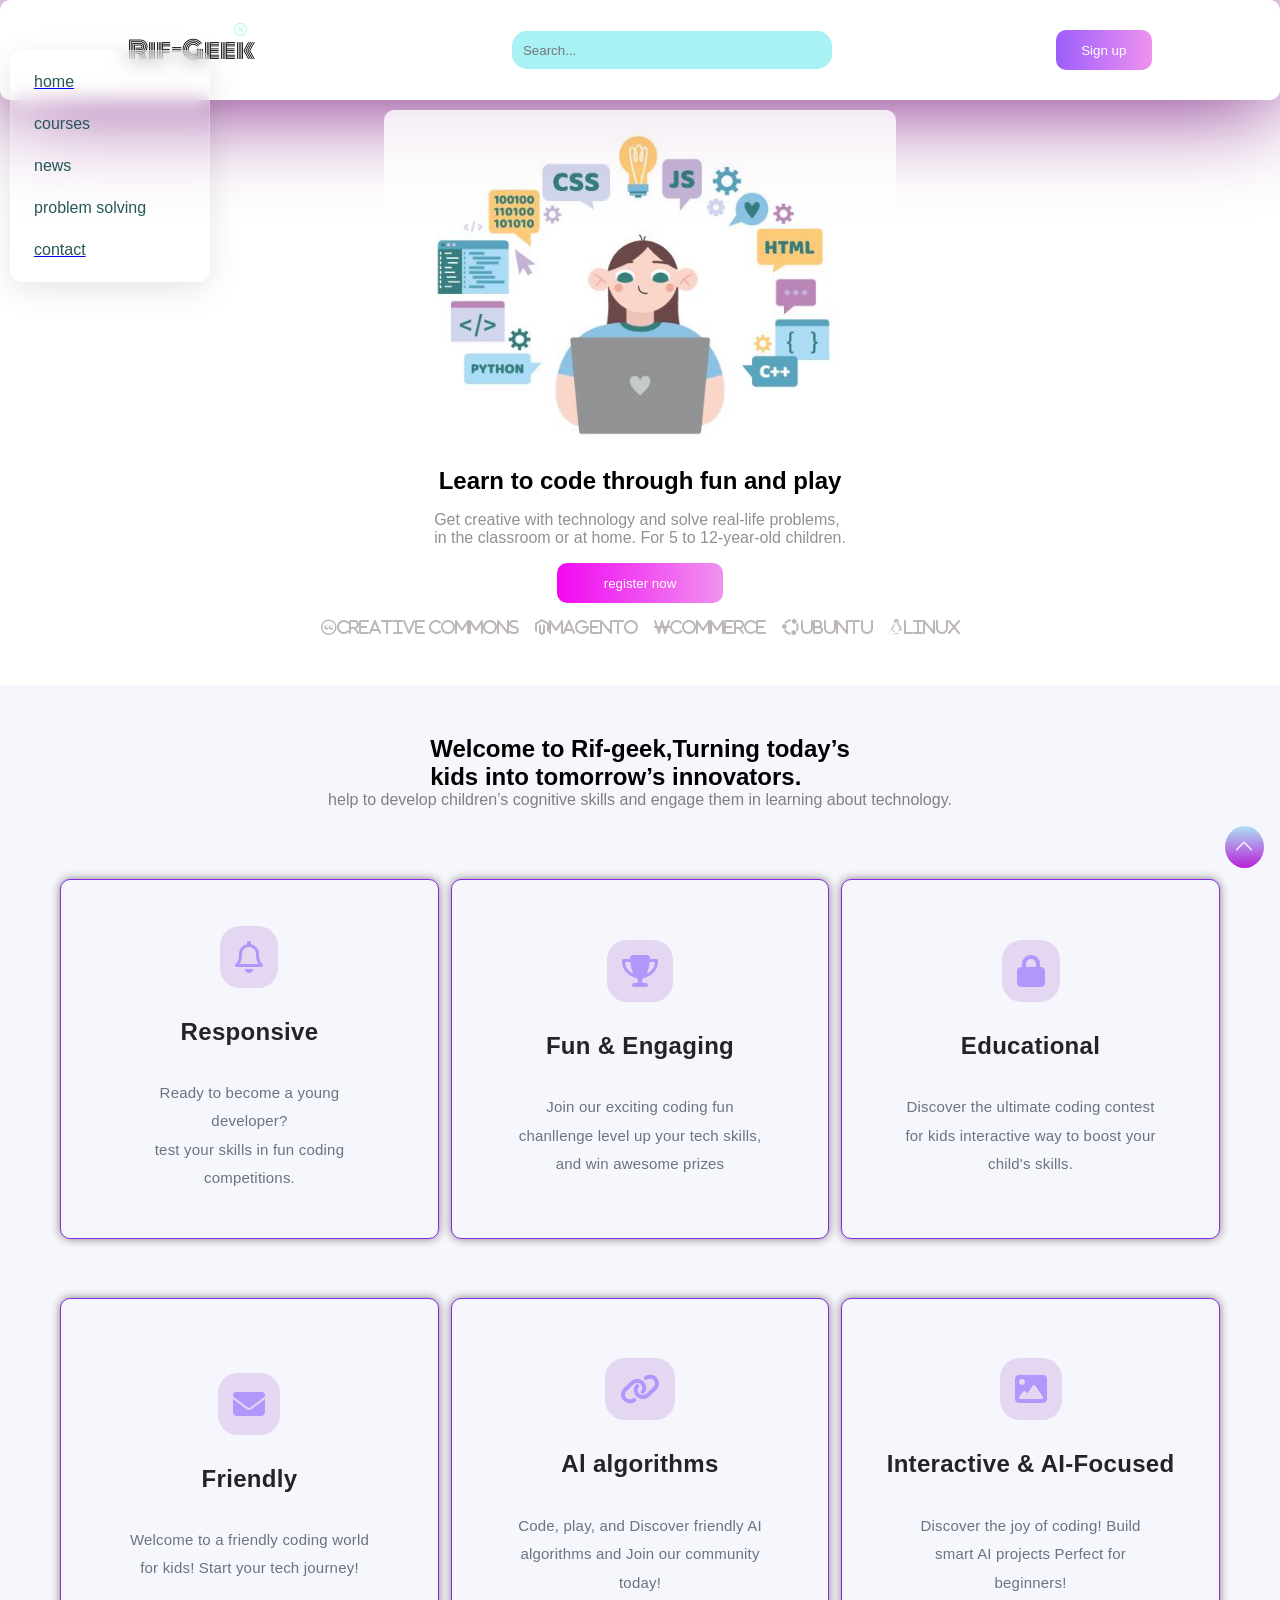
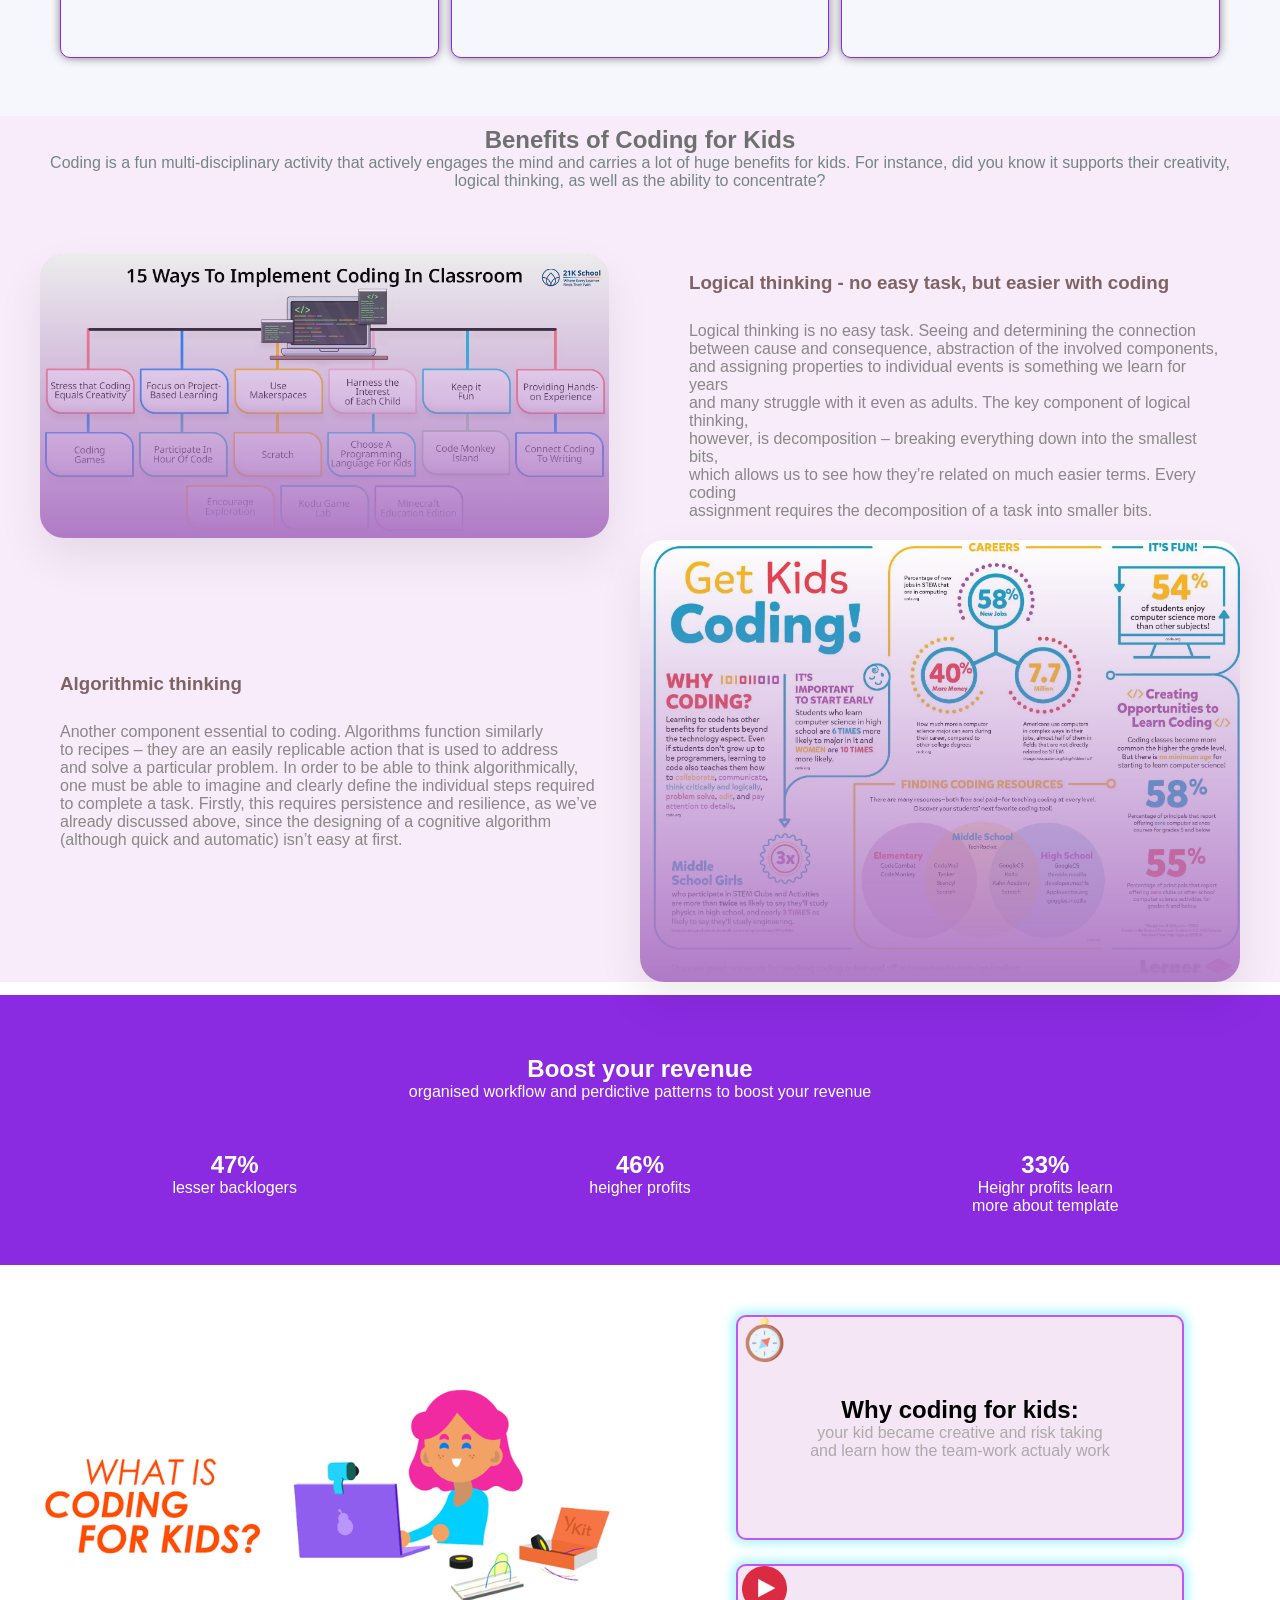
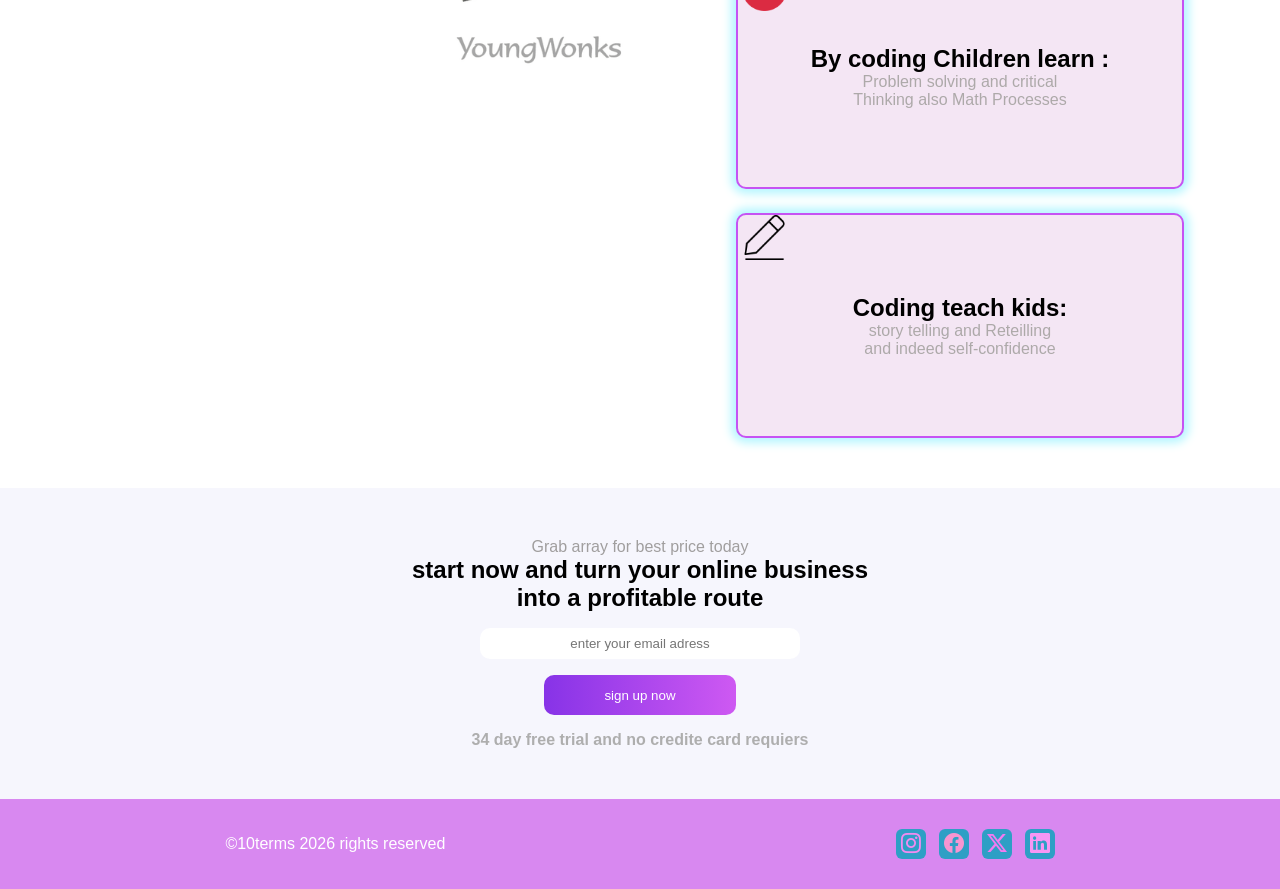
==== commit 29fae491: "testing the page on the phone" ====
--- a/index.html
+++ b/index.html
@@ -109,9 +109,9 @@
         </div>
         <div class="box1">
           <i class="fa-solid fa-lock class5" style="color: rgb(177, 151, 252)"></i>
-          <h3>Focused & Educationa</h3>
+          <h3> Educational</h3>
           <p class="pbox">
-            Discover the ultimate coding contest for kids interactive way to boost your  child's skills and logic.
+            Discover the ultimate coding contest for kids interactive way to boost your  child's skills.
           </p>
         </div>
         <!-- and this is the container of that conta1 -->
--- a/css/style.css
+++ b/css/style.css
@@ -109,8 +109,8 @@
 
 .class5{
 
-    width:75px;
-    height:75px;
+    /* width:75px;
+    height:75px; */
 
     display:flex;
     justify-content:center;
@@ -122,7 +122,7 @@
 
     font-size:32px;
 
-    margin-bottom:10px;
+  
 
 }
 
@@ -140,11 +140,11 @@
 
     color:#6b7280;
 
-    font-size:16px;
-
+    /* font-size:16px; */
+/* 
     line-height:1.8;
 
-    max-width:260px;
+    max-width:260px; */
 
 }
 body{
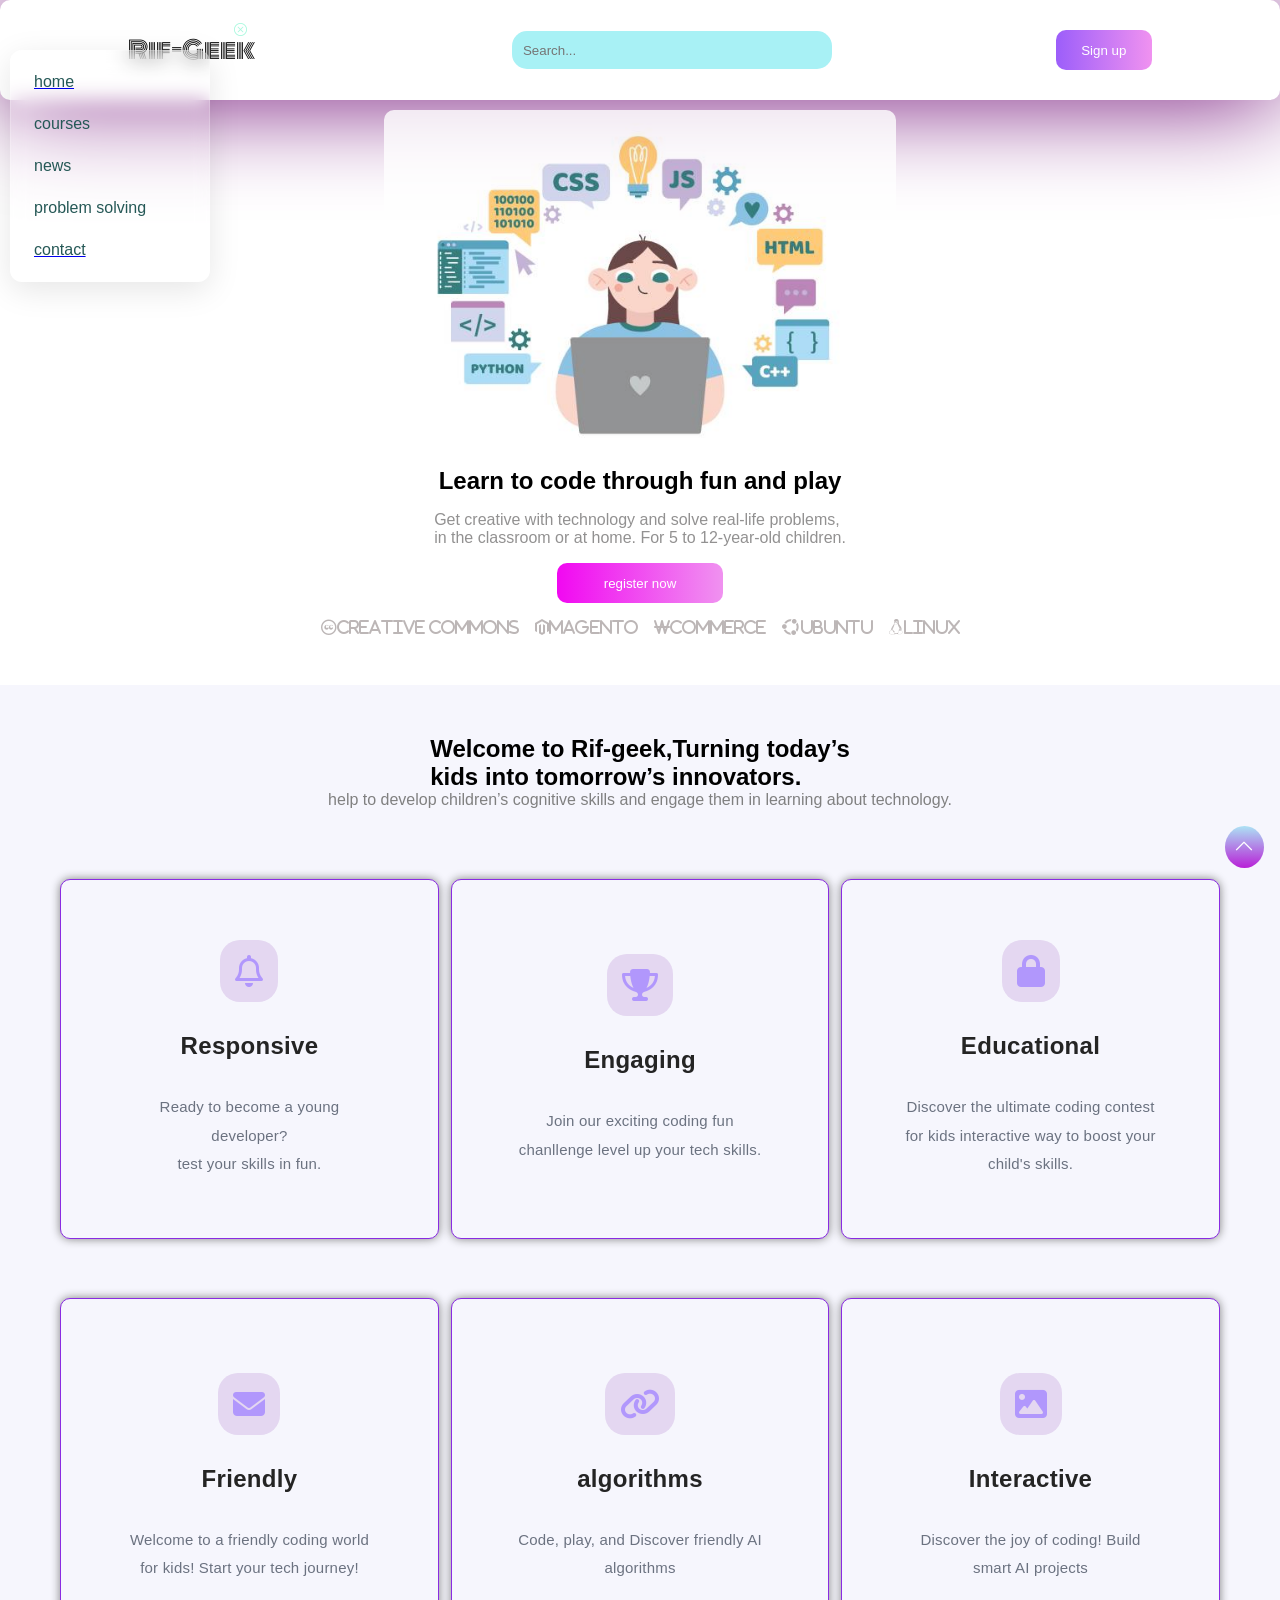
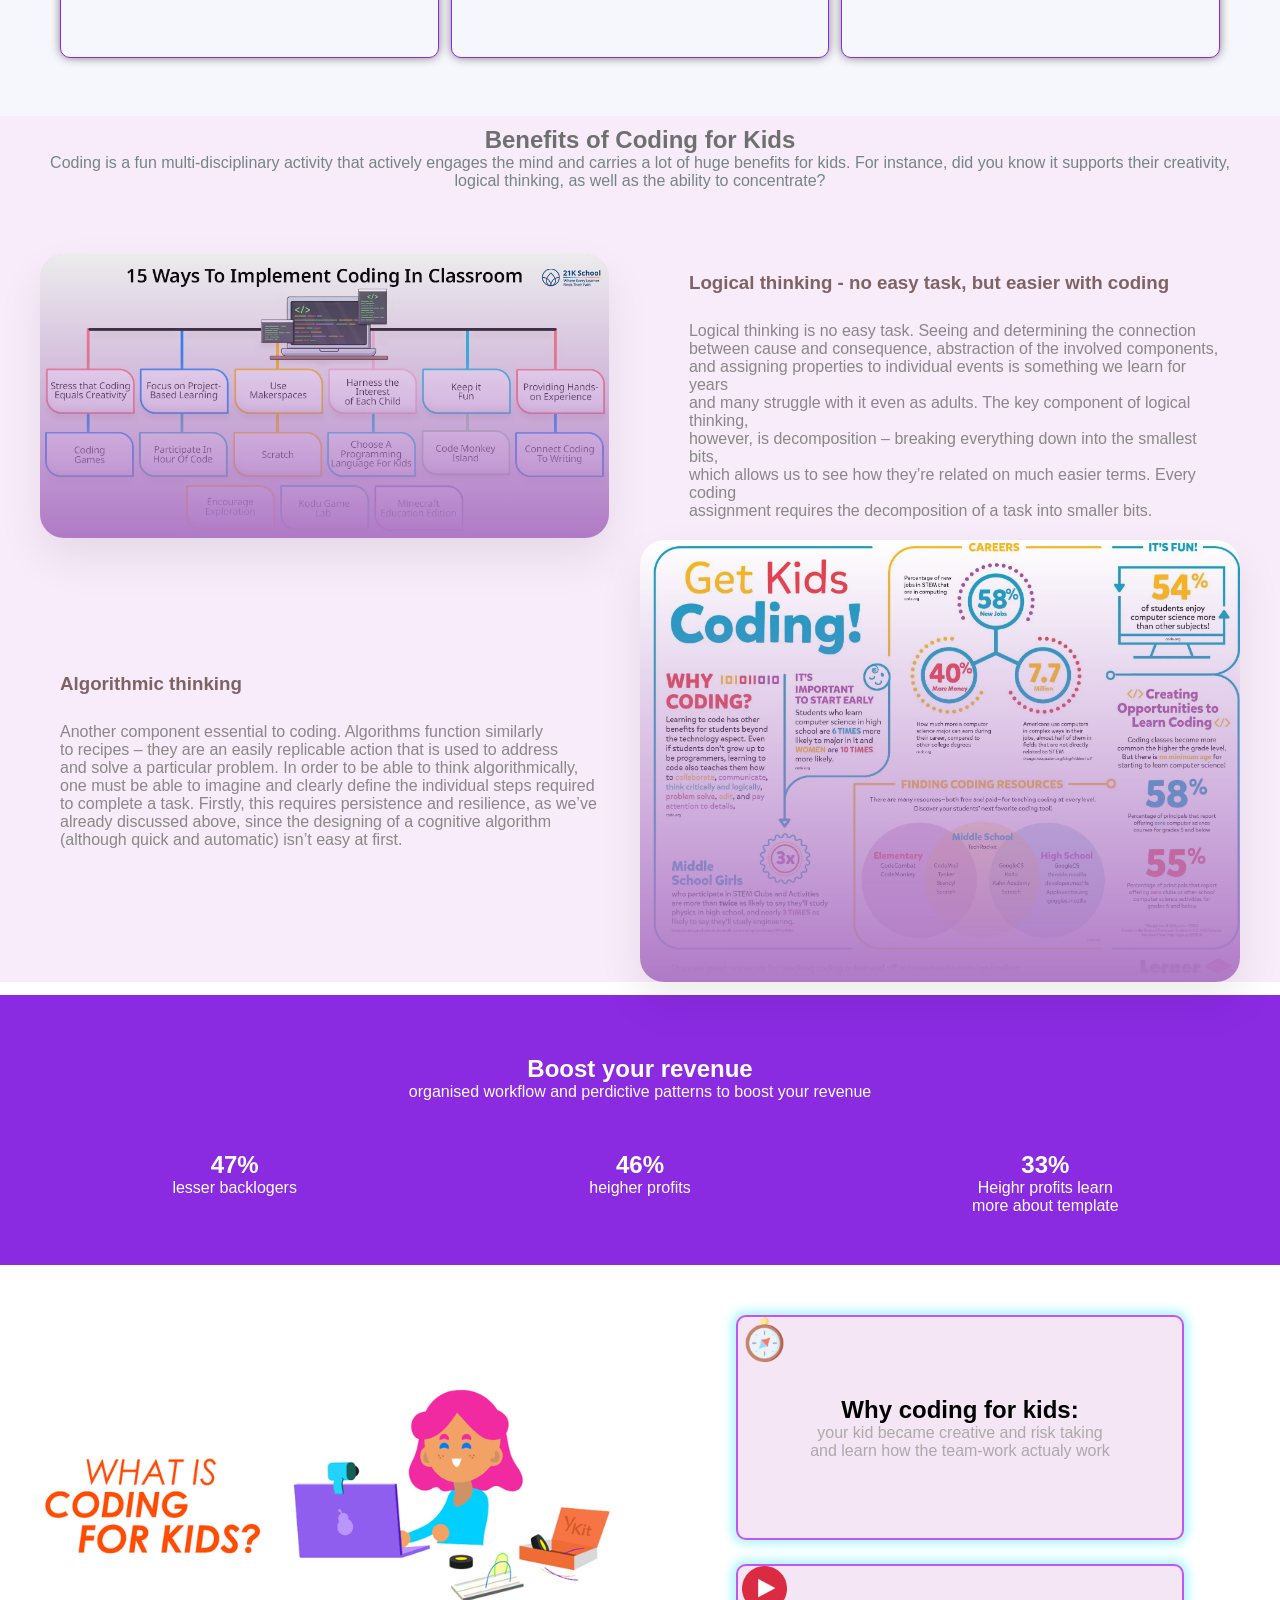
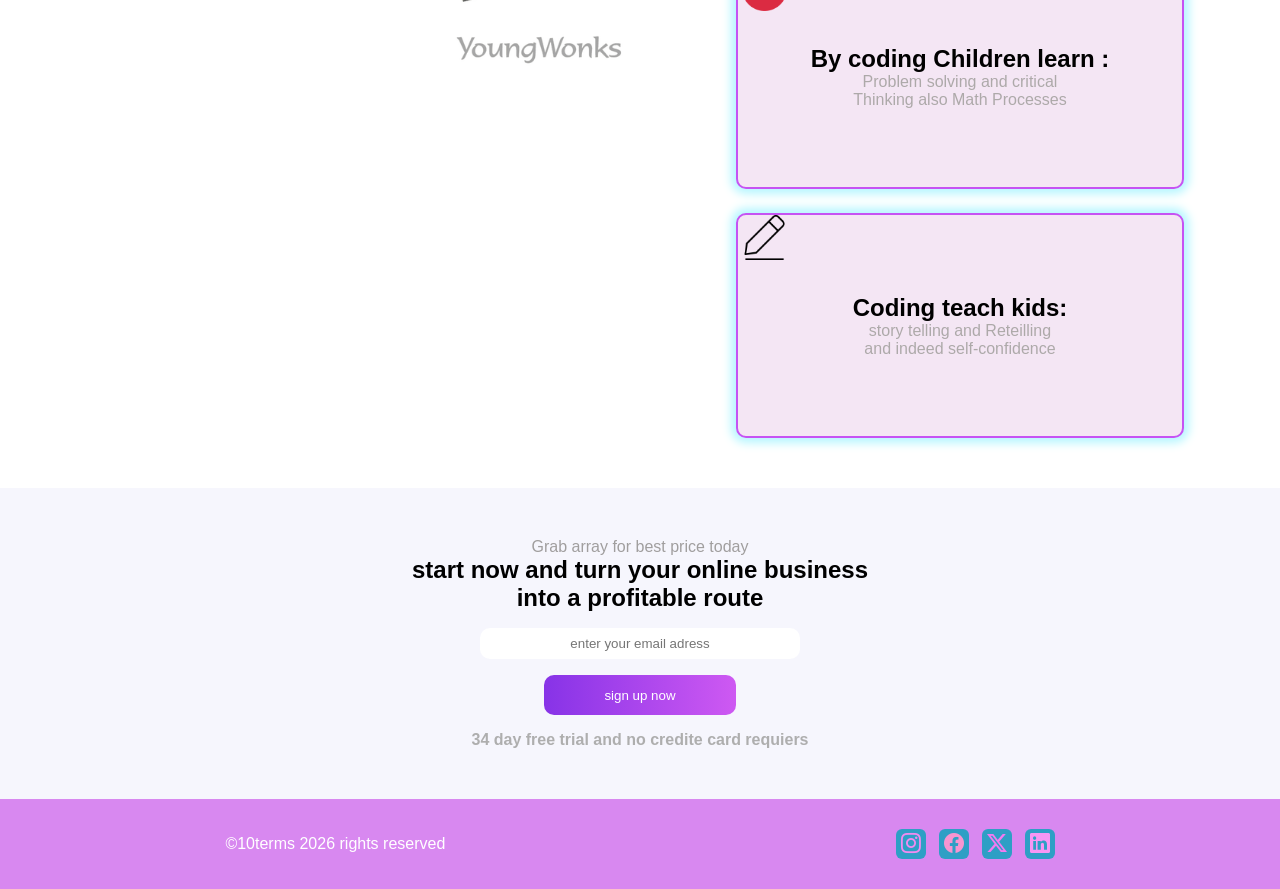
==== commit 0cd8c2be: "more and more changes" ====
--- a/index.html
+++ b/index.html
@@ -97,14 +97,14 @@
           <i class="fa-regular fa-bell class5" style="color: rgb(177, 151, 252)"></i>
           <h3>Responsive</h3>
           <p class="pbox">Ready to become a young developer?   
-          <br> test your skills in fun coding competitions. </p>
+          <br> test your skills in fun. </p>
         </div>
         <div class="box1">
           <i class="fa-solid fa-trophy class5" style="color: rgb(177, 151, 252)"></i>
-          <h3>Fun & Engaging</h3>
+          <h3>Engaging</h3>
           <p class="pbox">
            Join our exciting coding fun chanllenge
-           level up your tech skills, and win awesome prizes
+           level up your tech skills.
           </p>
         </div>
         <div class="box1">
@@ -132,18 +132,16 @@
           </div>
           <div class="box1" >
             <i class="fa-solid fa-link class5" style="color: rgb(177, 151, 252)"></i>
-            <h3>Al algorithms</h3>
+            <h3>algorithms</h3>
             <p class="pbox">
-              Code, play, and  Discover friendly AI algorithms and
-              Join our community today!
+              Code, play, and  Discover friendly AI algorithms
             </p>
           </div>
           <div class="box1" >
             <i class="fa-solid fa-image class5" style="color: rgb(177, 151, 252)"></i>
-            <h3>Interactive & AI-Focused</h3>
+            <h3>Interactive</h3>
             <p class="pbox">
               Discover the joy of coding! Build smart AI projects 
-            Perfect for beginners!
             </p>
           </div>
         </div>
